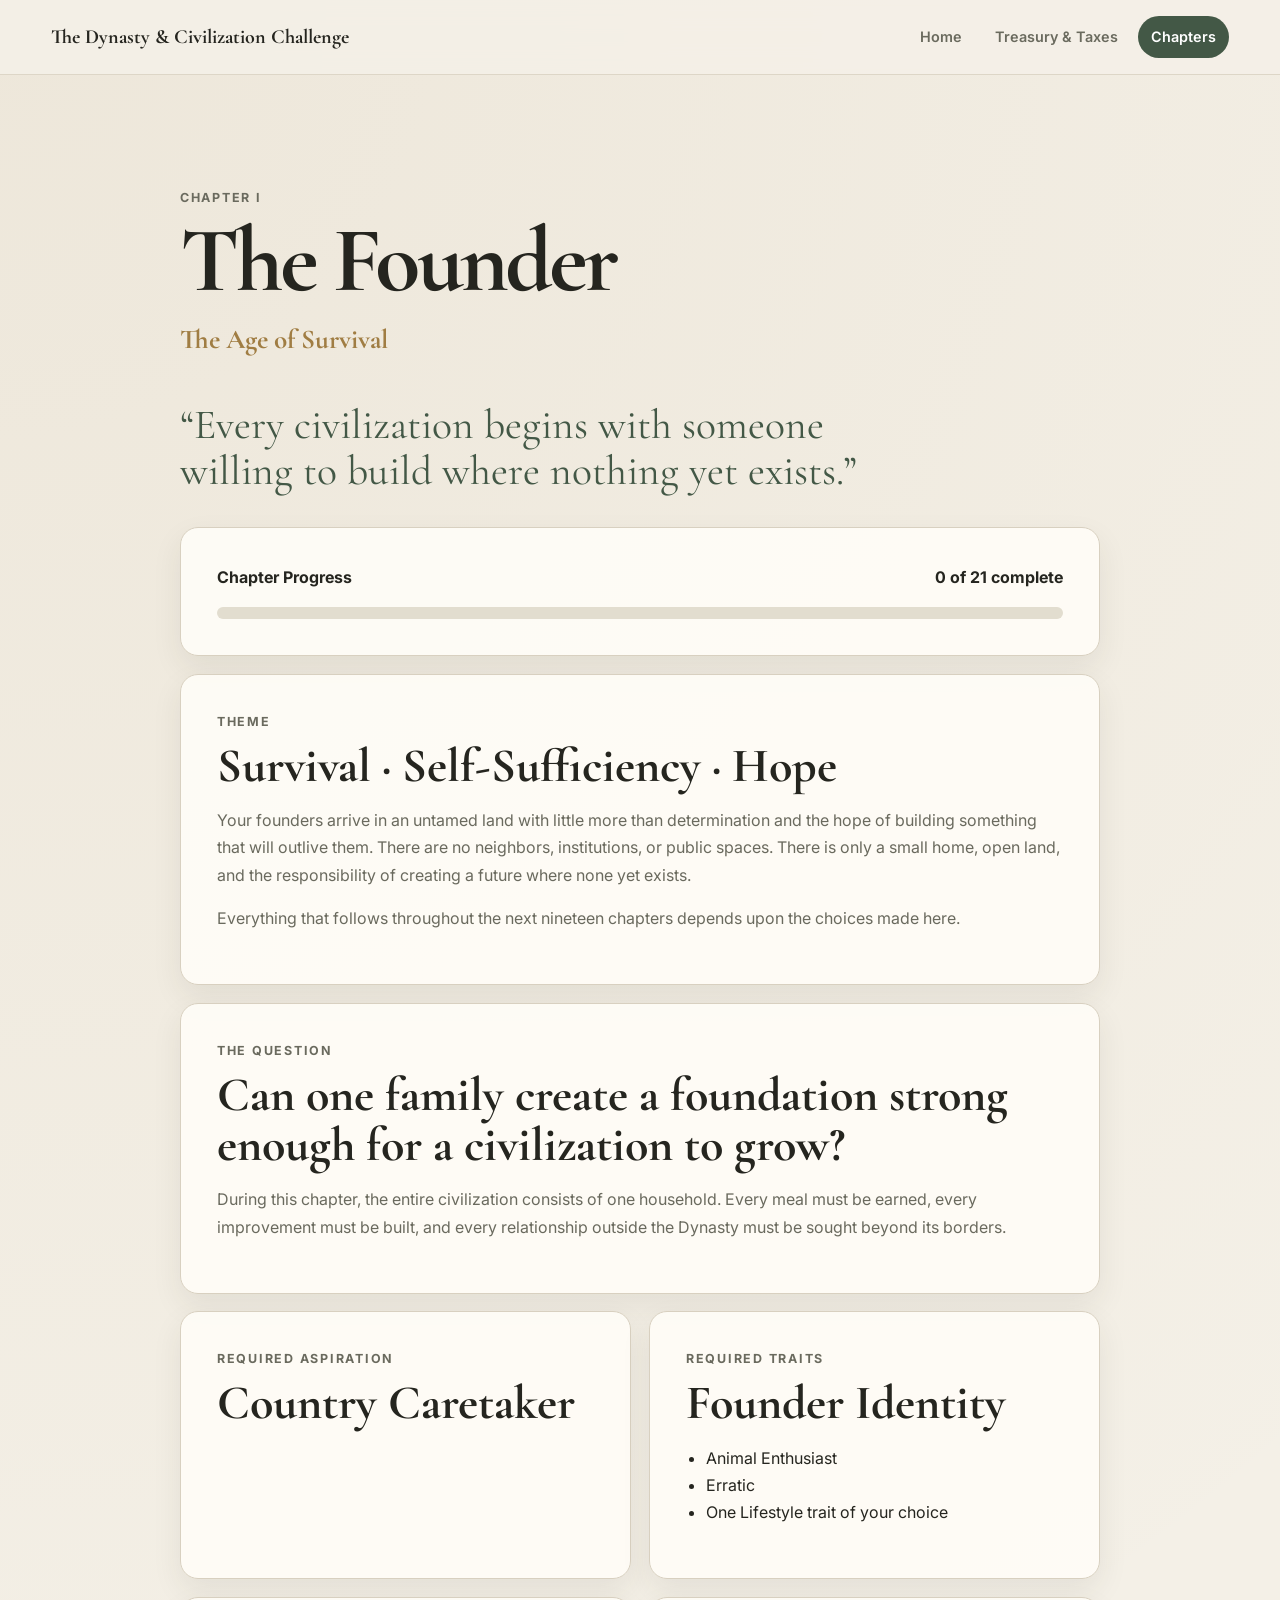
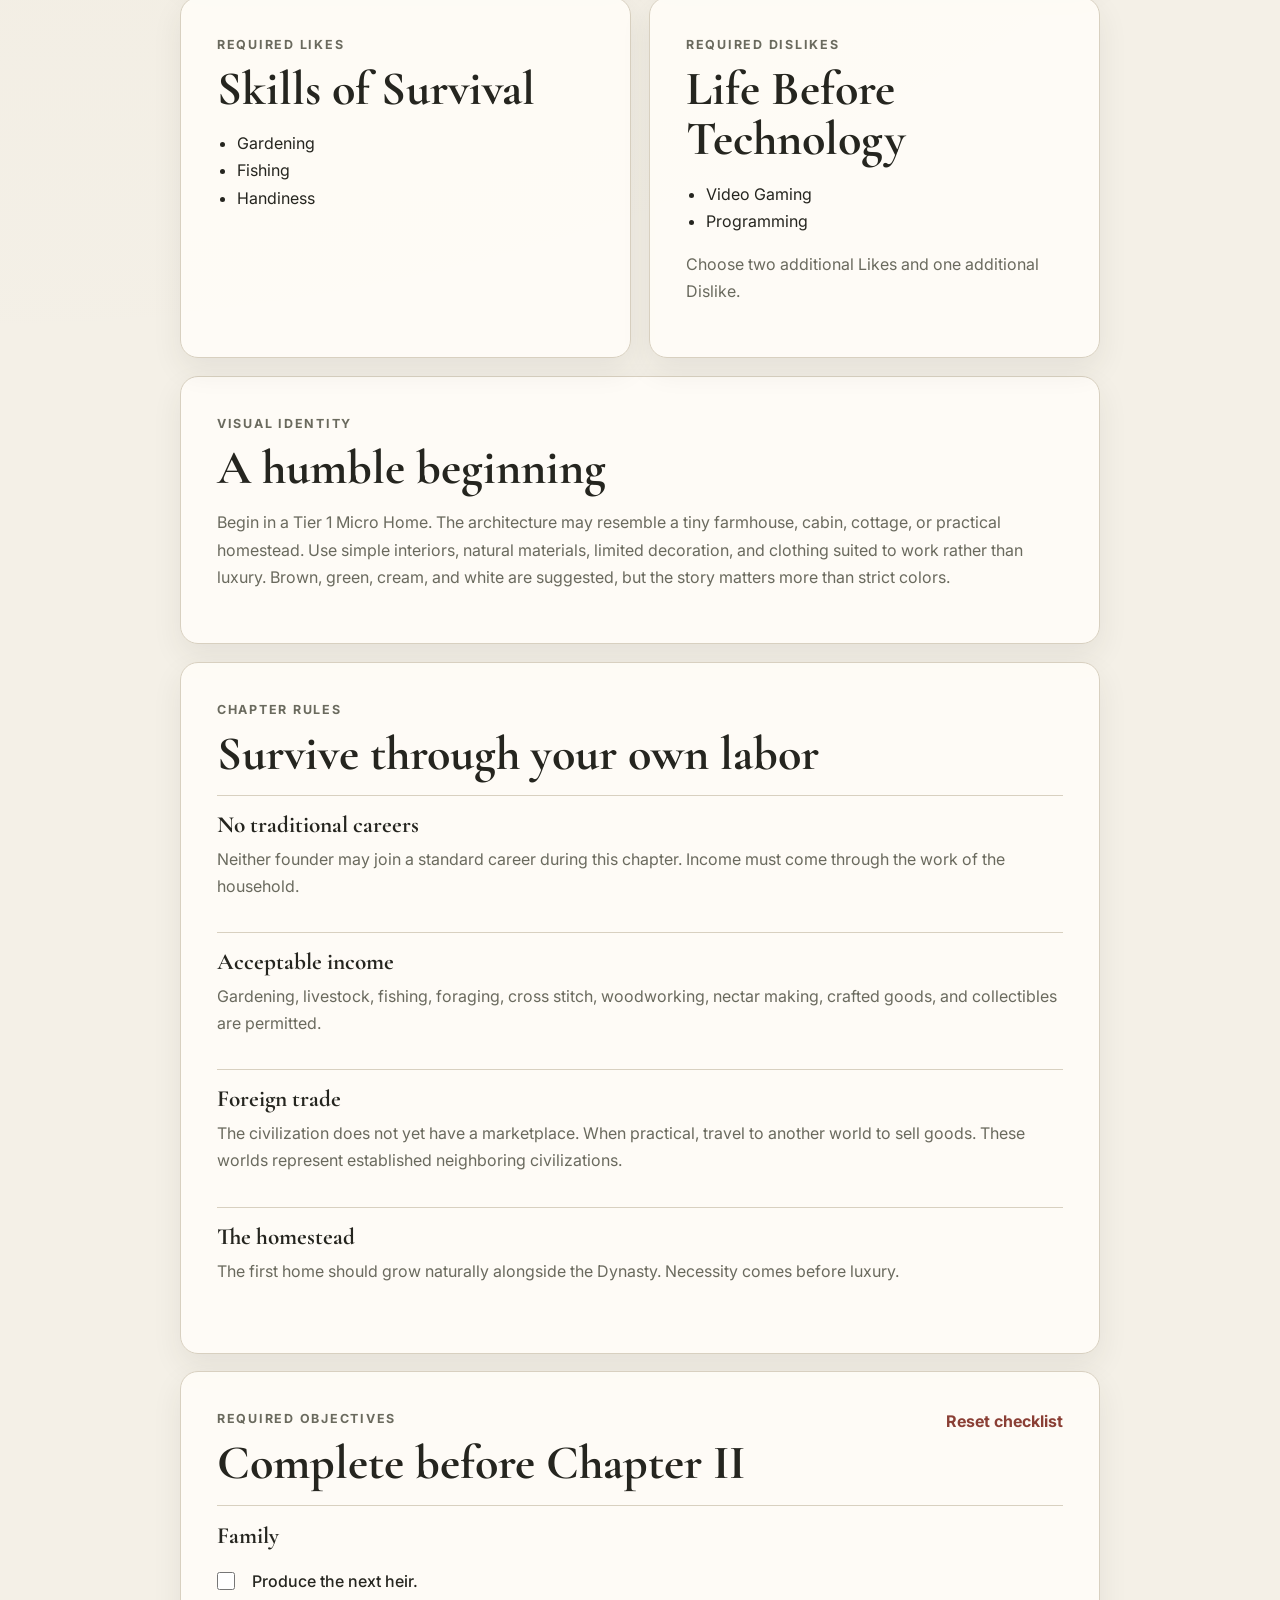
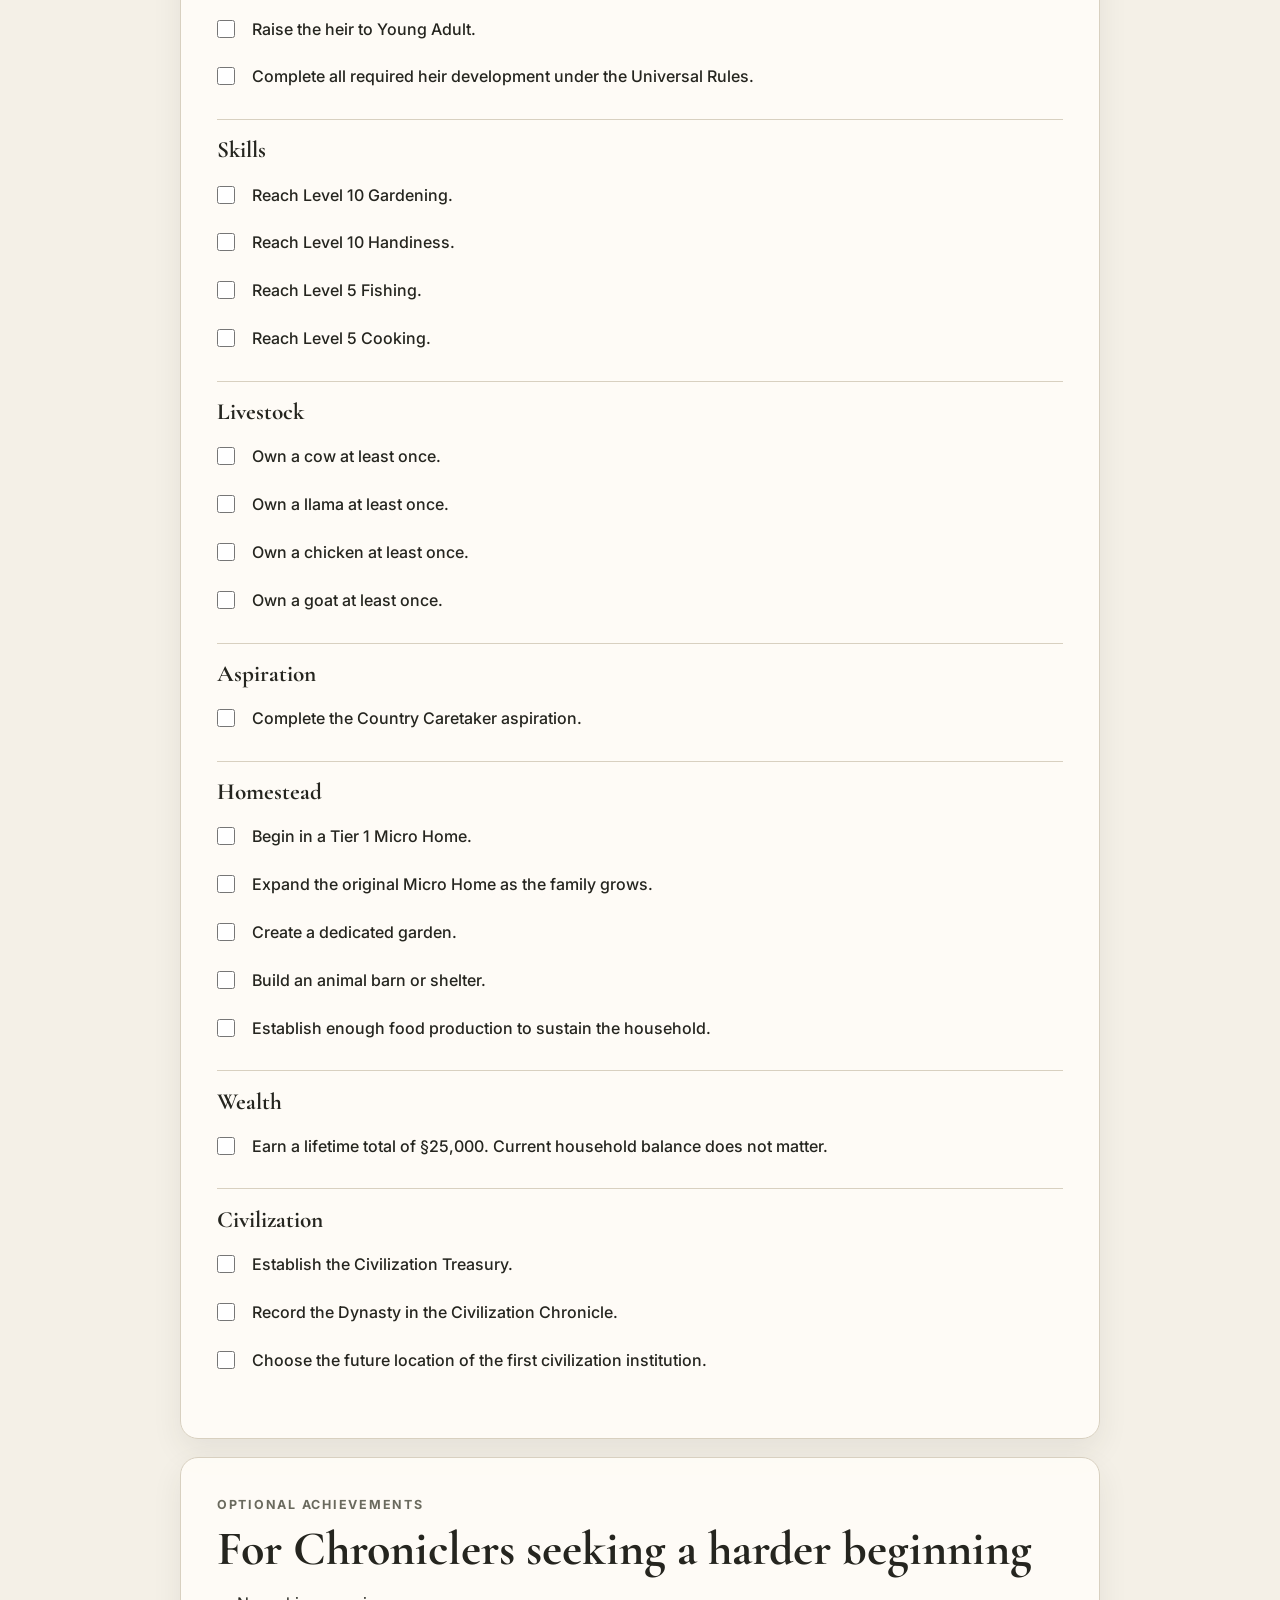
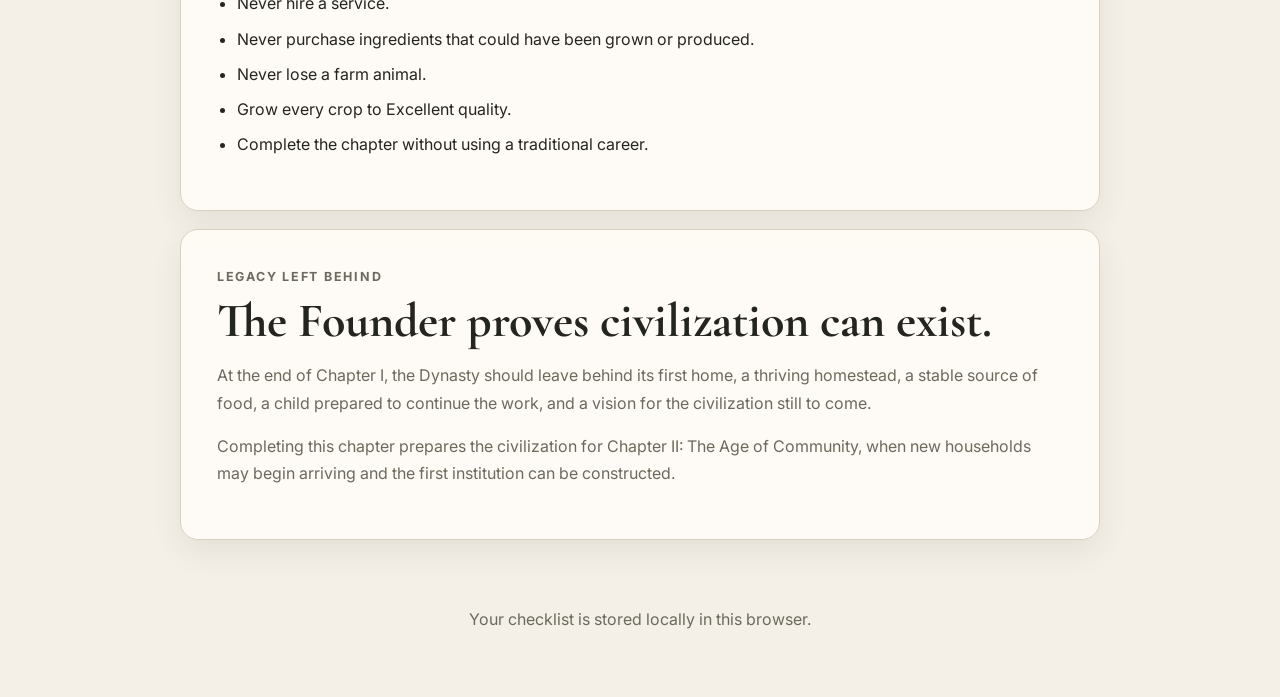
==== chapters.html @ 6c1a25fb "Add files via upload" ====
<!DOCTYPE html>
<html lang="en">
<head>
  <meta charset="UTF-8" />
  <meta name="viewport" content="width=device-width, initial-scale=1.0" />
  <meta name="description" content="Read Chapter I and track every objective in the Dynasty & Civilization Challenge." />
  <title>Chapters | The Dynasty & Civilization Challenge</title>
  <link rel="stylesheet" href="styles.css" />
</head>
<body>
  <header class="site-header">
    <a class="brand" href="index.html">The Dynasty & Civilization Challenge</a>
    <nav aria-label="Main navigation">
      <a href="index.html">Home</a>
      <a href="taxes.html">Treasury & Taxes</a>
      <a class="active" href="chapters.html">Chapters</a>
    </nav>
  </header>

  <main class="narrow-main">
    <section class="page-heading chapter-heading">
      <p class="eyebrow">Chapter I</p>
      <h1>The Founder</h1>
      <p class="subtitle">The Age of Survival</p>
      <blockquote>
        “Every civilization begins with someone willing to build where nothing yet exists.”
      </blockquote>
    </section>

    <section class="chapter-progress-panel">
      <div>
        <span>Chapter Progress</span>
        <strong id="progressText">0 of 0 complete</strong>
      </div>
      <div class="progress-track" aria-hidden="true">
        <div id="progressBar" class="progress-fill"></div>
      </div>
    </section>

    <section class="wide-panel">
      <p class="eyebrow">Theme</p>
      <h2>Survival · Self-Sufficiency · Hope</h2>
      <p>
        Your founders arrive in an untamed land with little more than determination
        and the hope of building something that will outlive them. There are no
        neighbors, institutions, or public spaces. There is only a small home, open
        land, and the responsibility of creating a future where none yet exists.
      </p>
      <p>
        Everything that follows throughout the next nineteen chapters depends upon
        the choices made here.
      </p>
    </section>

    <section class="wide-panel">
      <p class="eyebrow">The Question</p>
      <h2>Can one family create a foundation strong enough for a civilization to grow?</h2>
      <p>
        During this chapter, the entire civilization consists of one household.
        Every meal must be earned, every improvement must be built, and every
        relationship outside the Dynasty must be sought beyond its borders.
      </p>
    </section>

    <section class="content-grid two-column">
      <article class="panel">
        <p class="eyebrow">Required Aspiration</p>
        <h2>Country Caretaker</h2>
      </article>

      <article class="panel">
        <p class="eyebrow">Required Traits</p>
        <h2>Founder Identity</h2>
        <ul>
          <li>Animal Enthusiast</li>
          <li>Erratic</li>
          <li>One Lifestyle trait of your choice</li>
        </ul>
      </article>

      <article class="panel">
        <p class="eyebrow">Required Likes</p>
        <h2>Skills of Survival</h2>
        <ul>
          <li>Gardening</li>
          <li>Fishing</li>
          <li>Handiness</li>
        </ul>
      </article>

      <article class="panel">
        <p class="eyebrow">Required Dislikes</p>
        <h2>Life Before Technology</h2>
        <ul>
          <li>Video Gaming</li>
          <li>Programming</li>
        </ul>
        <p>Choose two additional Likes and one additional Dislike.</p>
      </article>
    </section>

    <section class="wide-panel">
      <p class="eyebrow">Visual Identity</p>
      <h2>A humble beginning</h2>
      <p>
        Begin in a Tier 1 Micro Home. The architecture may resemble a tiny farmhouse,
        cabin, cottage, or practical homestead. Use simple interiors, natural
        materials, limited decoration, and clothing suited to work rather than luxury.
        Brown, green, cream, and white are suggested, but the story matters more than
        strict colors.
      </p>
    </section>

    <section class="wide-panel">
      <p class="eyebrow">Chapter Rules</p>
      <h2>Survive through your own labor</h2>

      <div class="rule-block">
        <h3>No traditional careers</h3>
        <p>
          Neither founder may join a standard career during this chapter. Income must
          come through the work of the household.
        </p>
      </div>

      <div class="rule-block">
        <h3>Acceptable income</h3>
        <p>
          Gardening, livestock, fishing, foraging, cross stitch, woodworking, nectar
          making, crafted goods, and collectibles are permitted.
        </p>
      </div>

      <div class="rule-block">
        <h3>Foreign trade</h3>
        <p>
          The civilization does not yet have a marketplace. When practical, travel to
          another world to sell goods. These worlds represent established neighboring
          civilizations.
        </p>
      </div>

      <div class="rule-block">
        <h3>The homestead</h3>
        <p>
          The first home should grow naturally alongside the Dynasty. Necessity comes
          before luxury.
        </p>
      </div>
    </section>

    <section class="wide-panel checklist-panel">
      <div class="section-heading-row">
        <div>
          <p class="eyebrow">Required Objectives</p>
          <h2>Complete before Chapter II</h2>
        </div>
        <button class="text-button danger" id="resetChecklistButton" type="button">Reset checklist</button>
      </div>

      <div class="checklist-group">
        <h3>Family</h3>
        <label class="check-item"><input type="checkbox" data-check-id="family-heir" /><span>Produce the next heir.</span></label>
        <label class="check-item"><input type="checkbox" data-check-id="family-young-adult" /><span>Raise the heir to Young Adult.</span></label>
        <label class="check-item"><input type="checkbox" data-check-id="family-development" /><span>Complete all required heir development under the Universal Rules.</span></label>
      </div>

      <div class="checklist-group">
        <h3>Skills</h3>
        <label class="check-item"><input type="checkbox" data-check-id="skill-gardening" /><span>Reach Level 10 Gardening.</span></label>
        <label class="check-item"><input type="checkbox" data-check-id="skill-handiness" /><span>Reach Level 10 Handiness.</span></label>
        <label class="check-item"><input type="checkbox" data-check-id="skill-fishing" /><span>Reach Level 5 Fishing.</span></label>
        <label class="check-item"><input type="checkbox" data-check-id="skill-cooking" /><span>Reach Level 5 Cooking.</span></label>
      </div>

      <div class="checklist-group">
        <h3>Livestock</h3>
        <label class="check-item"><input type="checkbox" data-check-id="animal-cow" /><span>Own a cow at least once.</span></label>
        <label class="check-item"><input type="checkbox" data-check-id="animal-llama" /><span>Own a llama at least once.</span></label>
        <label class="check-item"><input type="checkbox" data-check-id="animal-chicken" /><span>Own a chicken at least once.</span></label>
        <label class="check-item"><input type="checkbox" data-check-id="animal-goat" /><span>Own a goat at least once.</span></label>
      </div>

      <div class="checklist-group">
        <h3>Aspiration</h3>
        <label class="check-item"><input type="checkbox" data-check-id="aspiration-country-caretaker" /><span>Complete the Country Caretaker aspiration.</span></label>
      </div>

      <div class="checklist-group">
        <h3>Homestead</h3>
        <label class="check-item"><input type="checkbox" data-check-id="home-micro" /><span>Begin in a Tier 1 Micro Home.</span></label>
        <label class="check-item"><input type="checkbox" data-check-id="home-expand" /><span>Expand the original Micro Home as the family grows.</span></label>
        <label class="check-item"><input type="checkbox" data-check-id="home-garden" /><span>Create a dedicated garden.</span></label>
        <label class="check-item"><input type="checkbox" data-check-id="home-shelter" /><span>Build an animal barn or shelter.</span></label>
        <label class="check-item"><input type="checkbox" data-check-id="home-sustainable" /><span>Establish enough food production to sustain the household.</span></label>
      </div>

      <div class="checklist-group">
        <h3>Wealth</h3>
        <label class="check-item"><input type="checkbox" data-check-id="wealth-25000" /><span>Earn a lifetime total of §25,000. Current household balance does not matter.</span></label>
      </div>

      <div class="checklist-group">
        <h3>Civilization</h3>
        <label class="check-item"><input type="checkbox" data-check-id="civilization-treasury" /><span>Establish the Civilization Treasury.</span></label>
        <label class="check-item"><input type="checkbox" data-check-id="civilization-chronicle" /><span>Record the Dynasty in the Civilization Chronicle.</span></label>
        <label class="check-item"><input type="checkbox" data-check-id="civilization-site" /><span>Choose the future location of the first civilization institution.</span></label>
      </div>
    </section>

    <section class="wide-panel">
      <p class="eyebrow">Optional Achievements</p>
      <h2>For Chroniclers seeking a harder beginning</h2>
      <ul class="achievement-list">
        <li>Never hire a service.</li>
        <li>Never purchase ingredients that could have been grown or produced.</li>
        <li>Never lose a farm animal.</li>
        <li>Grow every crop to Excellent quality.</li>
        <li>Complete the chapter without using a traditional career.</li>
      </ul>
    </section>

    <section class="wide-panel">
      <p class="eyebrow">Legacy Left Behind</p>
      <h2>The Founder proves civilization can exist.</h2>
      <p>
        At the end of Chapter I, the Dynasty should leave behind its first home, a
        thriving homestead, a stable source of food, a child prepared to continue the
        work, and a vision for the civilization still to come.
      </p>
      <p>
        Completing this chapter prepares the civilization for Chapter II: The Age of
        Community, when new households may begin arriving and the first institution
        can be constructed.
      </p>
    </section>
  </main>

  <footer>
    <p>Your checklist is stored locally in this browser.</p>
  </footer>

  <script src="chapters.js"></script>
</body>
</html>
---- styles.css ----
@import url('https://fonts.googleapis.com/css2?family=Cormorant+Garamond:wght@500;600;700&family=Inter:wght@400;500;600&display=swap');

:root {
  --ink: #25251f;
  --muted: #6a6a5e;
  --paper: #f4f0e7;
  --panel: #fffdf8;
  --border: #d8d0c0;
  --forest: #435846;
  --forest-dark: #314136;
  --gold: #a07d43;
  --danger: #8a3f35;
  --shadow: 0 12px 30px rgba(54, 48, 36, 0.08);
}

* {
  box-sizing: border-box;
}

html {
  scroll-behavior: smooth;
}

body {
  margin: 0;
  color: var(--ink);
  background:
    radial-gradient(circle at top left, rgba(160, 125, 67, 0.08), transparent 35%),
    var(--paper);
  font-family: "Inter", sans-serif;
  line-height: 1.7;
}

a {
  color: inherit;
}

h1, h2, h3, blockquote, .brand {
  font-family: "Cormorant Garamond", serif;
}

h1, h2, h3, p {
  margin-top: 0;
}

h1 {
  font-size: clamp(3rem, 8vw, 6.6rem);
  line-height: 0.95;
  letter-spacing: -0.04em;
  margin-bottom: 1.5rem;
}

h2 {
  font-size: clamp(1.9rem, 4vw, 3rem);
  line-height: 1.05;
  margin-bottom: 1rem;
}

h3 {
  font-size: 1.45rem;
  line-height: 1.15;
  margin-bottom: 0.45rem;
}

ul {
  padding-left: 1.25rem;
}

.site-header {
  position: sticky;
  top: 0;
  z-index: 20;
  display: flex;
  justify-content: space-between;
  align-items: center;
  gap: 2rem;
  padding: 1rem clamp(1rem, 4vw, 4rem);
  background: rgba(244, 240, 231, 0.94);
  border-bottom: 1px solid rgba(216, 208, 192, 0.8);
  backdrop-filter: blur(14px);
}

.brand {
  font-size: 1.25rem;
  font-weight: 700;
  text-decoration: none;
}

nav {
  display: flex;
  flex-wrap: wrap;
  gap: 0.45rem;
}

nav a {
  padding: 0.55rem 0.8rem;
  border-radius: 999px;
  color: var(--muted);
  font-size: 0.9rem;
  font-weight: 600;
  text-decoration: none;
}

nav a:hover,
nav a.active {
  color: white;
  background: var(--forest);
}

main {
  width: min(1180px, calc(100% - 2rem));
  margin: 0 auto;
}

.narrow-main {
  width: min(920px, calc(100% - 2rem));
}

.hero {
  padding: clamp(5rem, 12vw, 10rem) 0 5rem;
  max-width: 980px;
}

.hero-copy {
  max-width: 730px;
  color: var(--muted);
  font-size: 1.15rem;
}

.eyebrow {
  margin-bottom: 0.55rem;
  color: var(--gold);
  font-size: 0.78rem;
  font-weight: 700;
  letter-spacing: 0.14em;
  text-transform: uppercase;
}

.button-row {
  display: flex;
  flex-wrap: wrap;
  gap: 0.85rem;
  margin-top: 2rem;
}

.button {
  display: inline-flex;
  align-items: center;
  justify-content: center;
  min-height: 46px;
  padding: 0.78rem 1.1rem;
  border: 1px solid transparent;
  border-radius: 10px;
  font: inherit;
  font-weight: 700;
  text-decoration: none;
  cursor: pointer;
}

.button.primary {
  color: white;
  background: var(--forest);
}

.button.primary:hover {
  background: var(--forest-dark);
}

.button.secondary {
  color: var(--forest);
  background: transparent;
  border-color: var(--forest);
}

.button.secondary:hover {
  background: rgba(67, 88, 70, 0.08);
}

.content-grid {
  display: grid;
  grid-template-columns: repeat(2, minmax(0, 1fr));
  gap: 1.1rem;
  margin-bottom: 1.1rem;
}

.content-grid.two-column {
  margin-top: 1.1rem;
}

.panel,
.wide-panel,
.form-panel,
.chapter-progress-panel {
  padding: clamp(1.4rem, 4vw, 2.25rem);
  background: rgba(255, 253, 248, 0.9);
  border: 1px solid var(--border);
  border-radius: 18px;
  box-shadow: var(--shadow);
}

.wide-panel,
.form-panel,
.chapter-progress-panel {
  margin-bottom: 1.1rem;
}

.quote-panel {
  padding: 5rem 1rem;
  text-align: center;
}

.quote-panel blockquote,
.chapter-heading blockquote {
  margin: 0;
  color: var(--forest);
  font-size: clamp(2rem, 5vw, 4rem);
  line-height: 1.1;
}

.rule-list {
  display: grid;
  grid-template-columns: repeat(2, minmax(0, 1fr));
  gap: 1.4rem 2rem;
  margin-top: 2rem;
}

.rule-list p,
.panel p,
.wide-panel p,
.page-heading p {
  color: var(--muted);
}

.page-heading {
  padding: clamp(4rem, 10vw, 7rem) 0 2rem;
}

.page-heading h1 {
  font-size: clamp(3.3rem, 8vw, 5.8rem);
}

.subtitle {
  margin-top: -0.75rem;
  color: var(--gold) !important;
  font-family: "Cormorant Garamond", serif;
  font-size: 1.7rem;
  font-weight: 700;
}

.chapter-heading blockquote {
  max-width: 760px;
  margin-top: 2.5rem;
  font-size: clamp(1.7rem, 4vw, 2.6rem);
}

.treasury-total {
  display: flex;
  justify-content: space-between;
  align-items: baseline;
  gap: 1rem;
  margin-bottom: 1.1rem;
  padding: clamp(1.4rem, 4vw, 2.2rem);
  color: white;
  background: var(--forest);
  border-radius: 18px;
}

.treasury-total span {
  font-weight: 700;
}

.treasury-total strong {
  font-family: "Cormorant Garamond", serif;
  font-size: clamp(2.8rem, 8vw, 5rem);
  line-height: 1;
}

.form-grid {
  display: grid;
  grid-template-columns: repeat(2, minmax(0, 1fr));
  gap: 1rem;
  margin-bottom: 1rem;
}

label {
  display: block;
  font-weight: 700;
}

input {
  width: 100%;
  margin-top: 0.4rem;
  padding: 0.8rem 0.9rem;
  border: 1px solid var(--border);
  border-radius: 10px;
  color: var(--ink);
  background: white;
  font: inherit;
}

input:focus {
  outline: 3px solid rgba(67, 88, 70, 0.18);
  border-color: var(--forest);
}

.calculation {
  color: var(--muted);
  font-weight: 700;
}

.status-message {
  min-height: 1.5rem;
  margin: 1rem 0 0;
  color: var(--forest);
  font-weight: 700;
}

.section-heading-row {
  display: flex;
  justify-content: space-between;
  align-items: flex-start;
  gap: 1rem;
}

.text-button {
  padding: 0;
  border: 0;
  background: transparent;
  font: inherit;
  font-weight: 700;
  cursor: pointer;
}

.text-button.danger {
  color: var(--danger);
}

.transaction-list {
  display: grid;
  gap: 0.7rem;
}

.transaction {
  display: grid;
  grid-template-columns: 1fr auto;
  gap: 0.75rem;
  padding: 1rem 0;
  border-bottom: 1px solid var(--border);
}

.transaction:last-child {
  border-bottom: 0;
}

.transaction strong {
  font-size: 1.05rem;
}

.transaction small {
  display: block;
  color: var(--muted);
}

.transaction .positive {
  color: var(--forest);
}

.transaction .negative {
  color: var(--danger);
}

.empty-state {
  color: var(--muted);
  font-style: italic;
}

.chapter-progress-panel {
  display: grid;
  gap: 1rem;
}

.chapter-progress-panel > div:first-child {
  display: flex;
  justify-content: space-between;
  gap: 1rem;
  font-weight: 700;
}

.progress-track {
  height: 12px;
  overflow: hidden;
  background: #e2ddcf;
  border-radius: 999px;
}

.progress-fill {
  width: 0%;
  height: 100%;
  background: var(--forest);
  transition: width 180ms ease;
}

.rule-block {
  padding: 1rem 0;
  border-top: 1px solid var(--border);
}

.checklist-group {
  padding: 1.1rem 0;
  border-top: 1px solid var(--border);
}

.checklist-group:first-of-type {
  margin-top: 1rem;
}

.check-item {
  display: grid;
  grid-template-columns: 22px 1fr;
  align-items: start;
  gap: 0.8rem;
  padding: 0.65rem 0;
  font-weight: 500;
  cursor: pointer;
}

.check-item input {
  width: 18px;
  height: 18px;
  margin: 0.25rem 0 0;
  accent-color: var(--forest);
}

.check-item input:checked + span {
  color: var(--muted);
  text-decoration: line-through;
  text-decoration-thickness: 2px;
}

.achievement-list {
  display: grid;
  gap: 0.5rem;
}

footer {
  padding: 3rem 1rem;
  color: var(--muted);
  text-align: center;
}

@media (max-width: 760px) {
  .site-header {
    position: static;
    display: block;
  }

  .brand {
    display: block;
    margin-bottom: 0.75rem;
  }

  nav {
    gap: 0.25rem;
  }

  nav a {
    padding-inline: 0.65rem;
  }

  .content-grid,
  .rule-list,
  .form-grid {
    grid-template-columns: 1fr;
  }

  .section-heading-row,
  .treasury-total,
  .chapter-progress-panel > div:first-child {
    align-items: flex-start;
    flex-direction: column;
  }
}
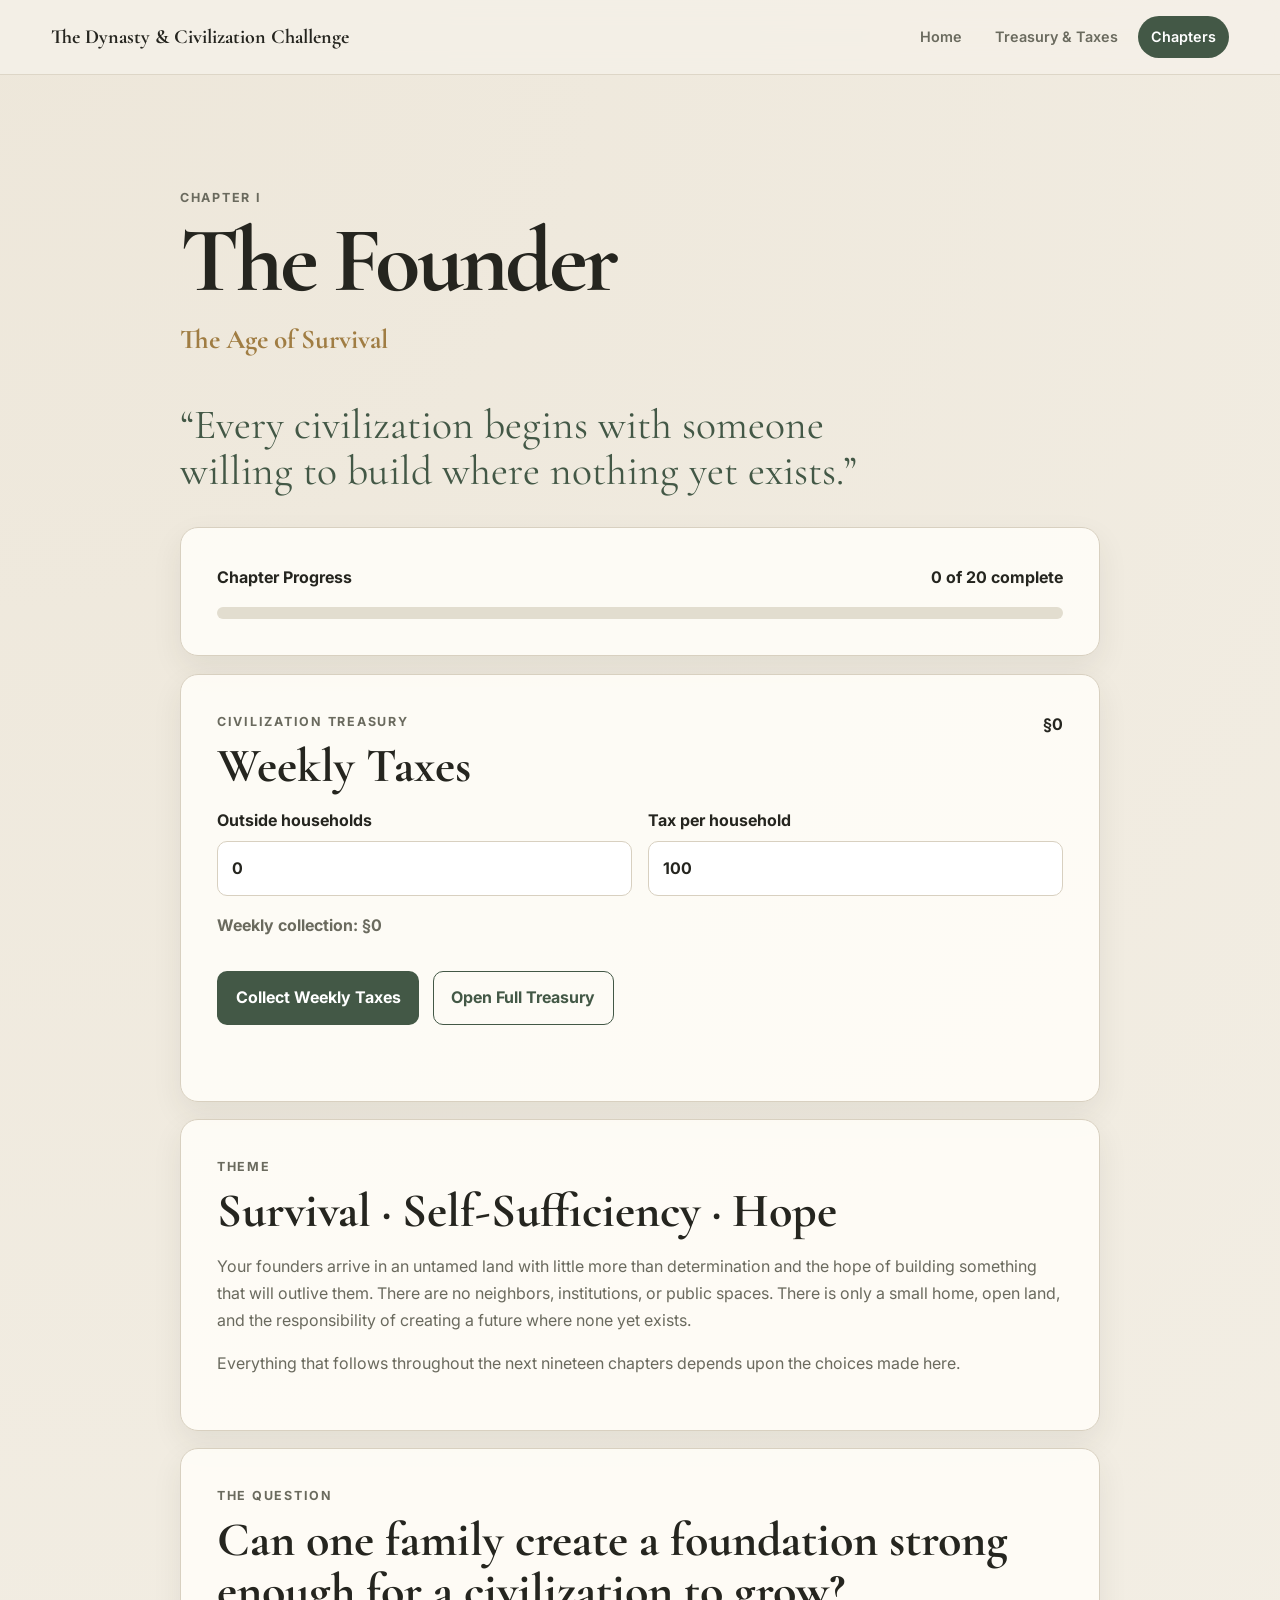
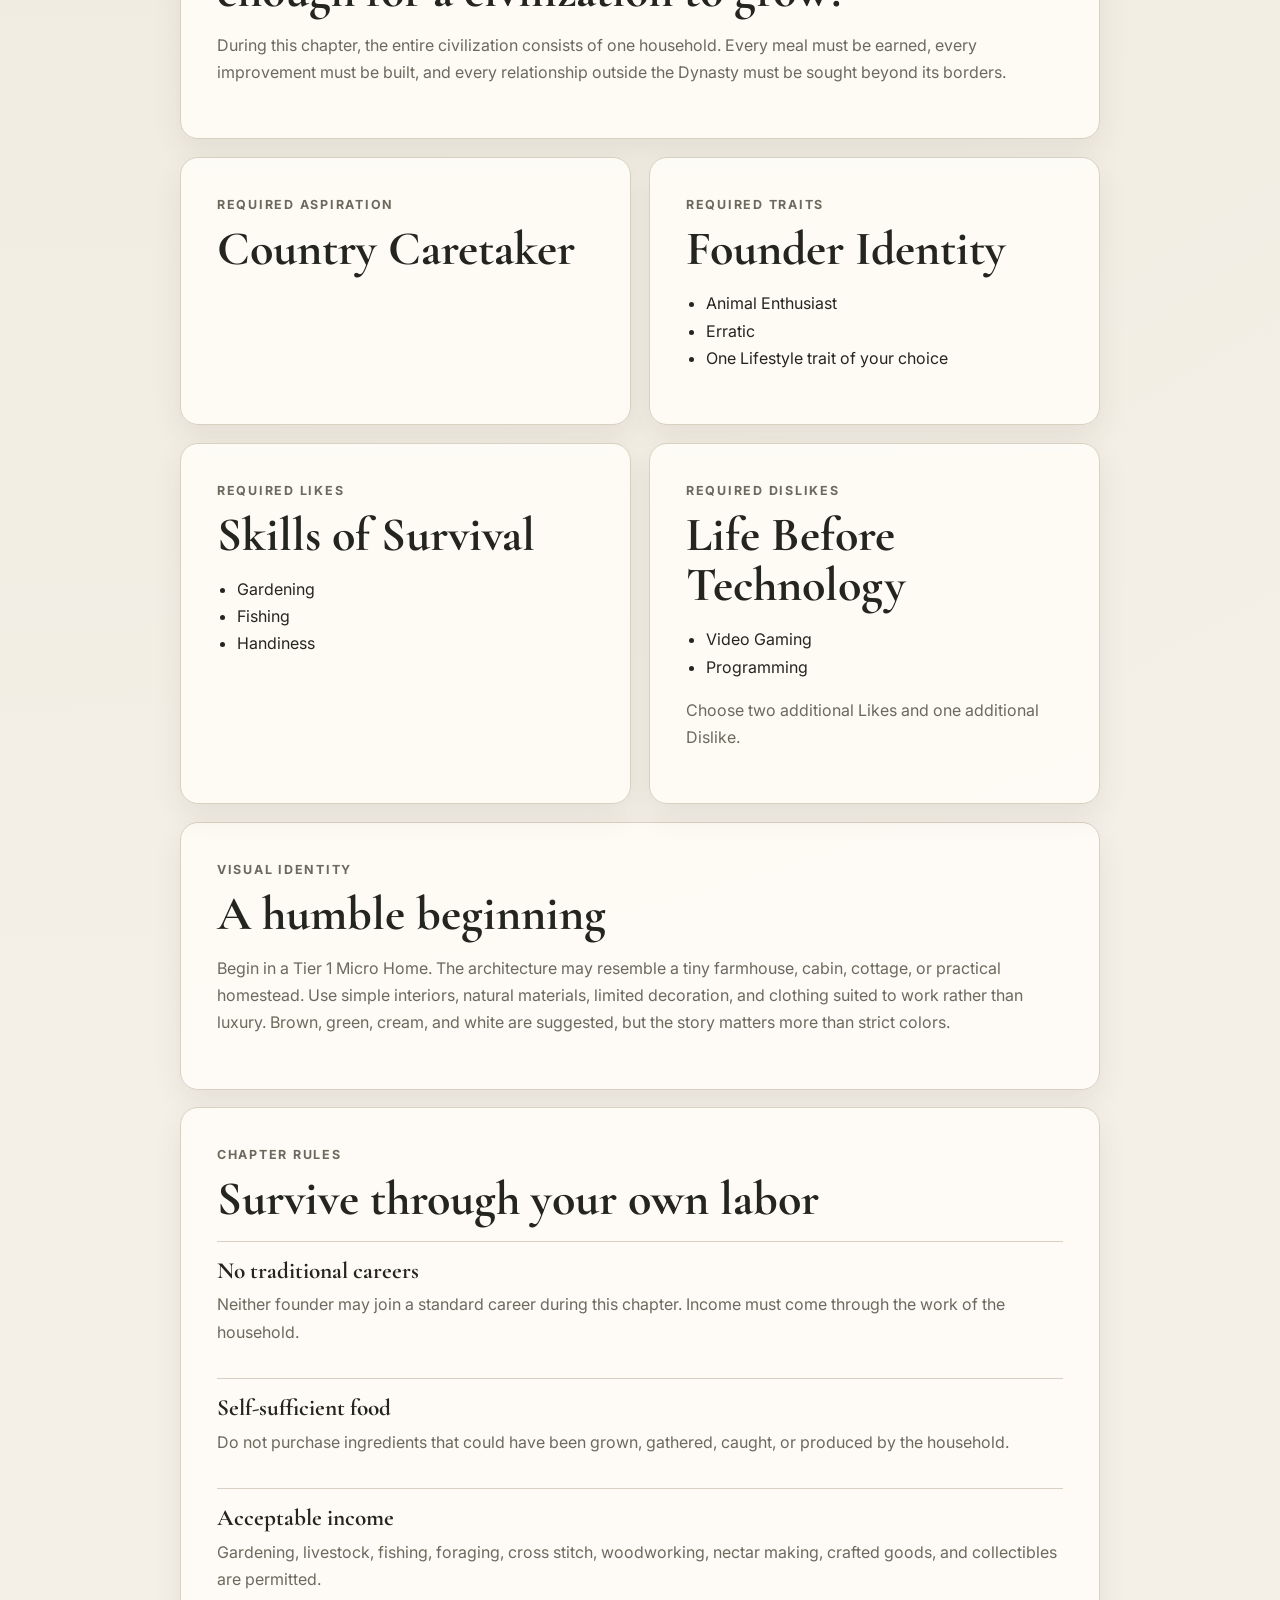
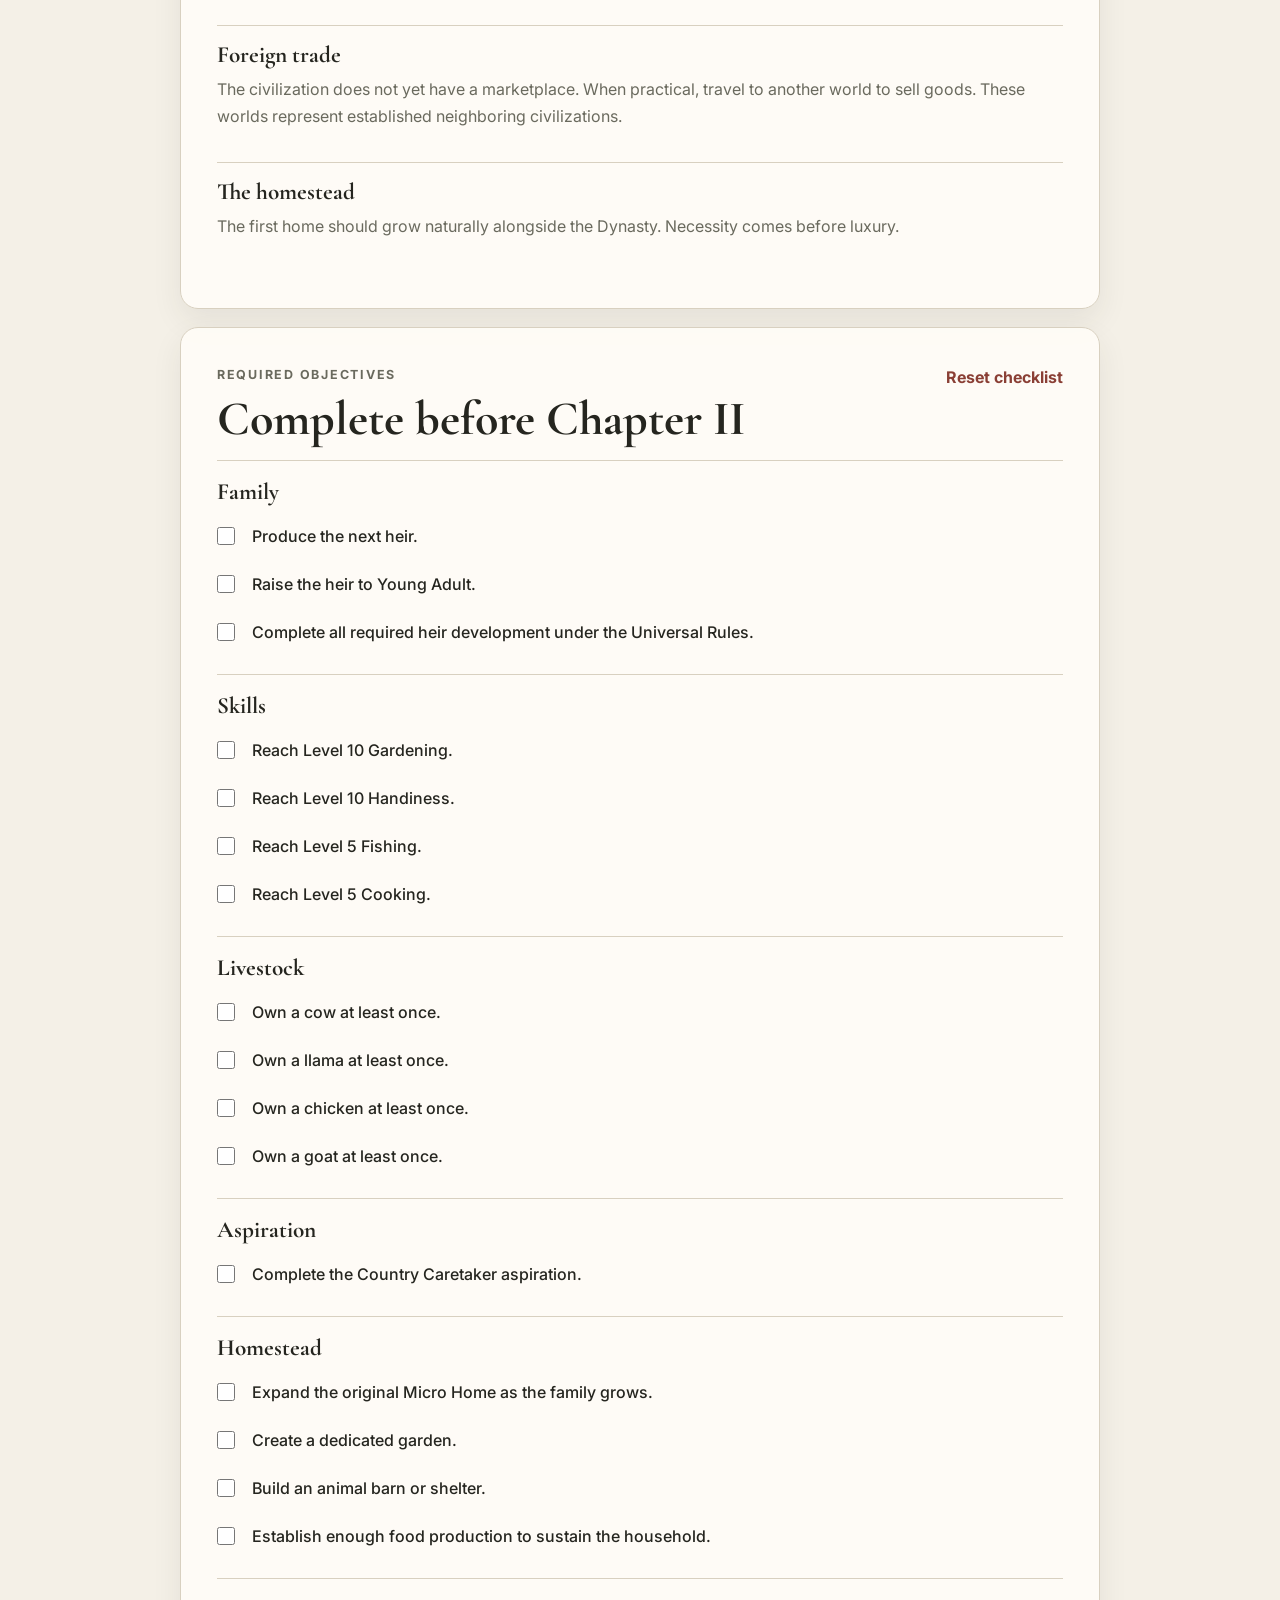
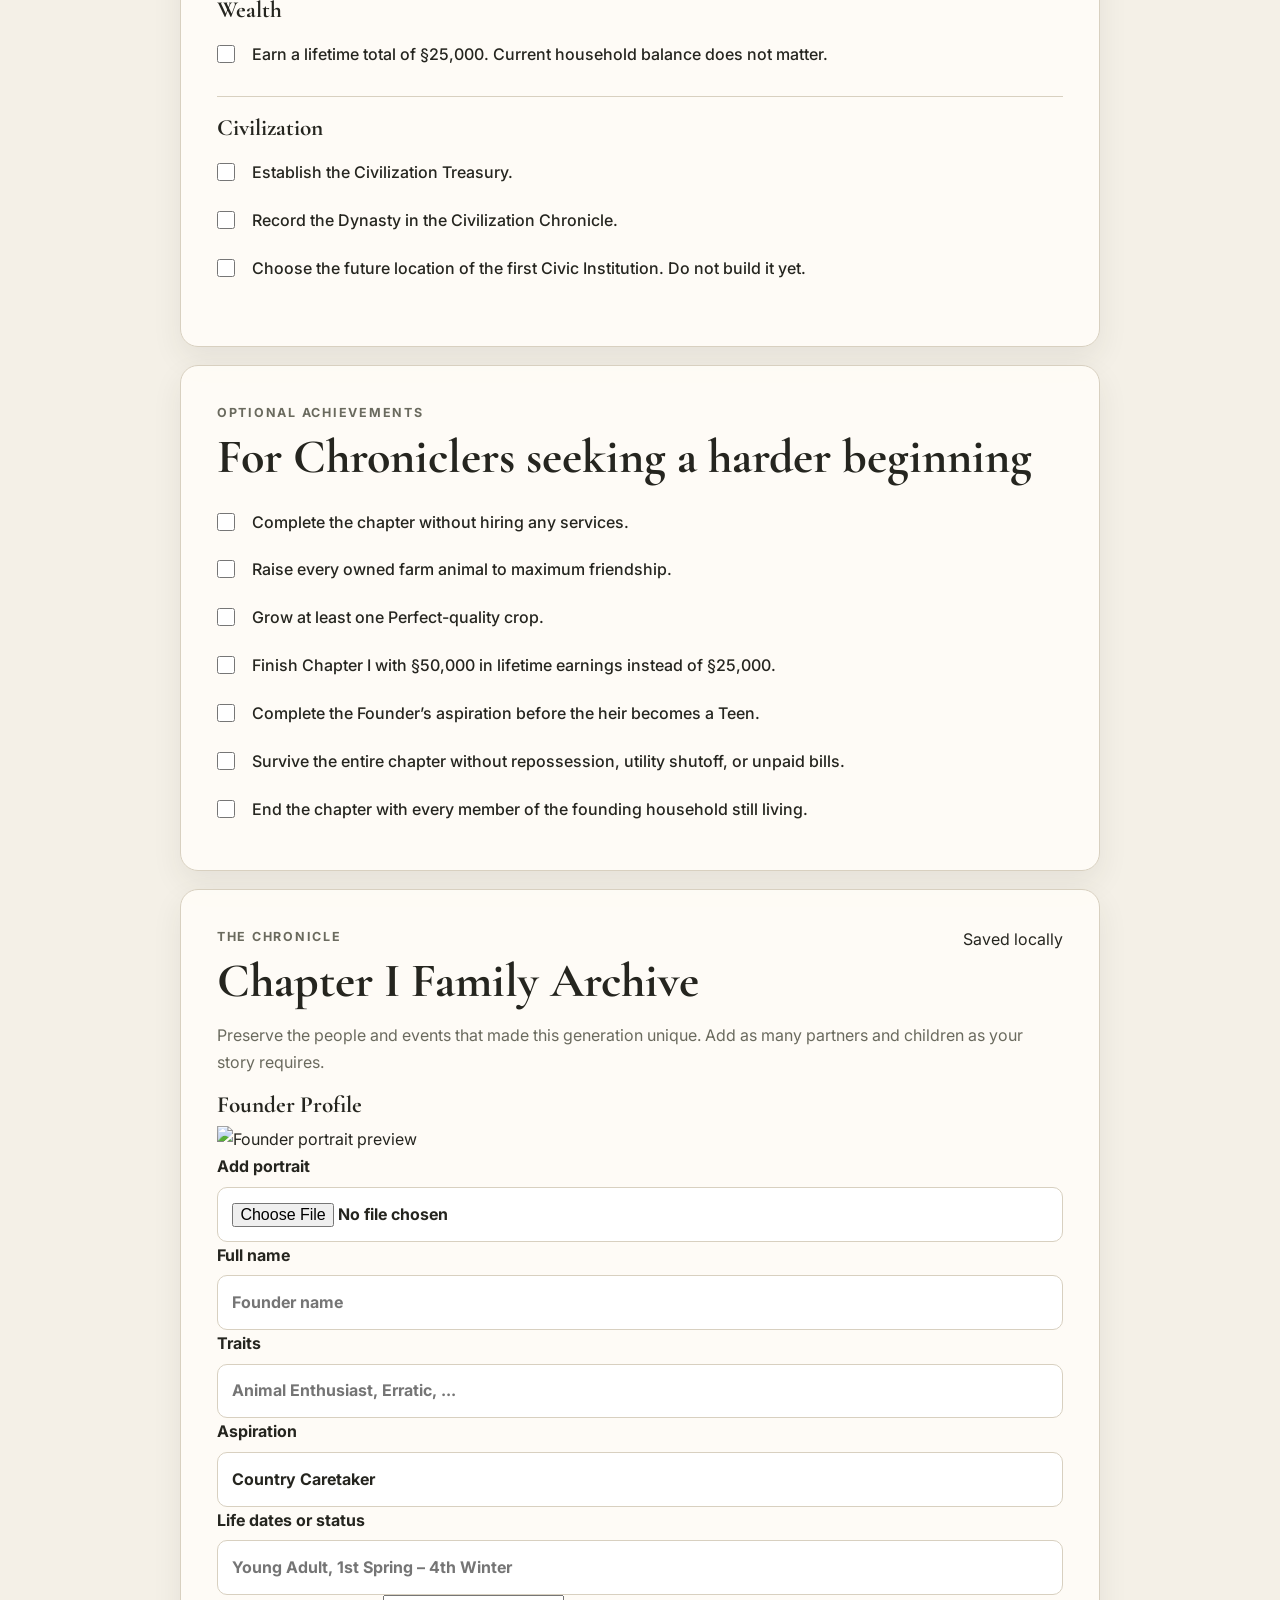
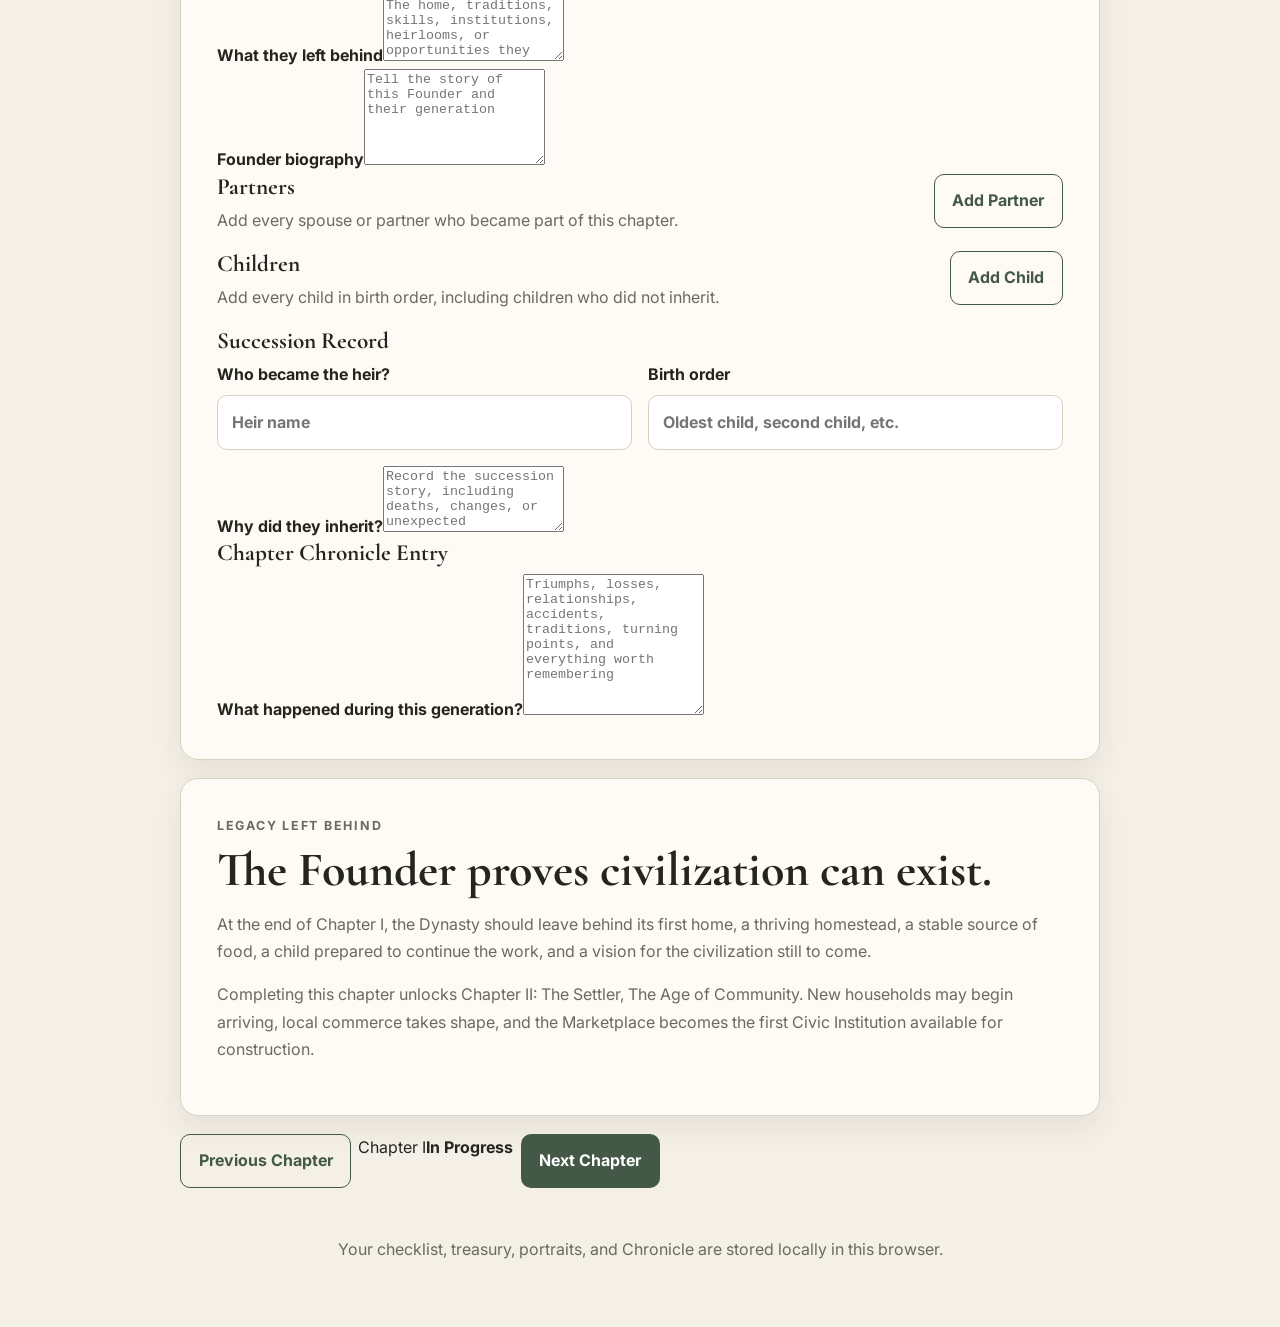
==== commit 717575c1: "Build Chapter I companion and Chronicle" ====
--- a/chapters.html
+++ b/chapters.html
@@ -3,7 +3,7 @@
 <head>
   <meta charset="UTF-8" />
   <meta name="viewport" content="width=device-width, initial-scale=1.0" />
-  <meta name="description" content="Read Chapter I and track every objective in the Dynasty & Civilization Challenge." />
+  <meta name="description" content="Play Chapter I, track objectives, manage the treasury, and preserve your Dynasty Chronicle." />
   <title>Chapters | The Dynasty & Civilization Challenge</title>
   <link rel="stylesheet" href="styles.css" />
 </head>
@@ -22,224 +22,75 @@
       <p class="eyebrow">Chapter I</p>
       <h1>The Founder</h1>
       <p class="subtitle">The Age of Survival</p>
-      <blockquote>
-        “Every civilization begins with someone willing to build where nothing yet exists.”
-      </blockquote>
+      <blockquote>“Every civilization begins with someone willing to build where nothing yet exists.”</blockquote>
     </section>
 
     <section class="chapter-progress-panel">
-      <div>
-        <span>Chapter Progress</span>
-        <strong id="progressText">0 of 0 complete</strong>
-      </div>
-      <div class="progress-track" aria-hidden="true">
-        <div id="progressBar" class="progress-fill"></div>
-      </div>
+      <div><span>Chapter Progress</span><strong id="progressText">0 of 0 complete</strong></div>
+      <div class="progress-track" aria-hidden="true"><div id="progressBar" class="progress-fill"></div></div>
     </section>
 
-    <section class="wide-panel">
-      <p class="eyebrow">Theme</p>
-      <h2>Survival · Self-Sufficiency · Hope</h2>
-      <p>
-        Your founders arrive in an untamed land with little more than determination
-        and the hope of building something that will outlive them. There are no
-        neighbors, institutions, or public spaces. There is only a small home, open
-        land, and the responsibility of creating a future where none yet exists.
-      </p>
-      <p>
-        Everything that follows throughout the next nineteen chapters depends upon
-        the choices made here.
-      </p>
+    <section class="wide-panel treasury-widget">
+      <div class="section-heading-row"><div><p class="eyebrow">Civilization Treasury</p><h2>Weekly Taxes</h2></div><strong class="widget-balance" id="chapterTreasuryBalance">§0</strong></div>
+      <div class="form-grid treasury-widget-grid">
+        <label>Outside households<input id="chapterHouseholdCount" type="number" min="0" step="1" value="0" /></label>
+        <label>Tax per household<input id="chapterTaxRate" type="number" min="0" step="1" value="100" /></label>
+      </div>
+      <p class="calculation" id="chapterTaxPreview">Weekly collection: §0</p>
+      <div class="button-row compact-row"><button class="button primary" id="chapterPayTaxesButton" type="button">Collect Weekly Taxes</button><a class="button secondary" href="taxes.html">Open Full Treasury</a></div>
+      <p class="status-message" id="chapterTaxStatus" aria-live="polite"></p>
     </section>
 
-    <section class="wide-panel">
-      <p class="eyebrow">The Question</p>
-      <h2>Can one family create a foundation strong enough for a civilization to grow?</h2>
-      <p>
-        During this chapter, the entire civilization consists of one household.
-        Every meal must be earned, every improvement must be built, and every
-        relationship outside the Dynasty must be sought beyond its borders.
-      </p>
+    <section class="wide-panel"><p class="eyebrow">Theme</p><h2>Survival · Self-Sufficiency · Hope</h2><p>Your founders arrive in an untamed land with little more than determination and the hope of building something that will outlive them. There are no neighbors, institutions, or public spaces. There is only a small home, open land, and the responsibility of creating a future where none yet exists.</p><p>Everything that follows throughout the next nineteen chapters depends upon the choices made here.</p></section>
+
+    <section class="wide-panel"><p class="eyebrow">The Question</p><h2>Can one family create a foundation strong enough for a civilization to grow?</h2><p>During this chapter, the entire civilization consists of one household. Every meal must be earned, every improvement must be built, and every relationship outside the Dynasty must be sought beyond its borders.</p></section>
+
+    <section class="content-grid two-column">
+      <article class="panel"><p class="eyebrow">Required Aspiration</p><h2>Country Caretaker</h2></article>
+      <article class="panel"><p class="eyebrow">Required Traits</p><h2>Founder Identity</h2><ul><li>Animal Enthusiast</li><li>Erratic</li><li>One Lifestyle trait of your choice</li></ul></article>
+      <article class="panel"><p class="eyebrow">Required Likes</p><h2>Skills of Survival</h2><ul><li>Gardening</li><li>Fishing</li><li>Handiness</li></ul></article>
+      <article class="panel"><p class="eyebrow">Required Dislikes</p><h2>Life Before Technology</h2><ul><li>Video Gaming</li><li>Programming</li></ul><p>Choose two additional Likes and one additional Dislike.</p></article>
     </section>
 
-    <section class="content-grid two-column">
-      <article class="panel">
-        <p class="eyebrow">Required Aspiration</p>
-        <h2>Country Caretaker</h2>
-      </article>
-
-      <article class="panel">
-        <p class="eyebrow">Required Traits</p>
-        <h2>Founder Identity</h2>
-        <ul>
-          <li>Animal Enthusiast</li>
-          <li>Erratic</li>
-          <li>One Lifestyle trait of your choice</li>
-        </ul>
-      </article>
-
-      <article class="panel">
-        <p class="eyebrow">Required Likes</p>
-        <h2>Skills of Survival</h2>
-        <ul>
-          <li>Gardening</li>
-          <li>Fishing</li>
-          <li>Handiness</li>
-        </ul>
-      </article>
-
-      <article class="panel">
-        <p class="eyebrow">Required Dislikes</p>
-        <h2>Life Before Technology</h2>
-        <ul>
-          <li>Video Gaming</li>
-          <li>Programming</li>
-        </ul>
-        <p>Choose two additional Likes and one additional Dislike.</p>
-      </article>
-    </section>
+    <section class="wide-panel"><p class="eyebrow">Visual Identity</p><h2>A humble beginning</h2><p>Begin in a Tier 1 Micro Home. The architecture may resemble a tiny farmhouse, cabin, cottage, or practical homestead. Use simple interiors, natural materials, limited decoration, and clothing suited to work rather than luxury. Brown, green, cream, and white are suggested, but the story matters more than strict colors.</p></section>
 
     <section class="wide-panel">
-      <p class="eyebrow">Visual Identity</p>
-      <h2>A humble beginning</h2>
-      <p>
-        Begin in a Tier 1 Micro Home. The architecture may resemble a tiny farmhouse,
-        cabin, cottage, or practical homestead. Use simple interiors, natural
-        materials, limited decoration, and clothing suited to work rather than luxury.
-        Brown, green, cream, and white are suggested, but the story matters more than
-        strict colors.
-      </p>
-    </section>
-
-    <section class="wide-panel">
-      <p class="eyebrow">Chapter Rules</p>
-      <h2>Survive through your own labor</h2>
-
-      <div class="rule-block">
-        <h3>No traditional careers</h3>
-        <p>
-          Neither founder may join a standard career during this chapter. Income must
-          come through the work of the household.
-        </p>
-      </div>
-
-      <div class="rule-block">
-        <h3>Acceptable income</h3>
-        <p>
-          Gardening, livestock, fishing, foraging, cross stitch, woodworking, nectar
-          making, crafted goods, and collectibles are permitted.
-        </p>
-      </div>
-
-      <div class="rule-block">
-        <h3>Foreign trade</h3>
-        <p>
-          The civilization does not yet have a marketplace. When practical, travel to
-          another world to sell goods. These worlds represent established neighboring
-          civilizations.
-        </p>
-      </div>
-
-      <div class="rule-block">
-        <h3>The homestead</h3>
-        <p>
-          The first home should grow naturally alongside the Dynasty. Necessity comes
-          before luxury.
-        </p>
-      </div>
+      <p class="eyebrow">Chapter Rules</p><h2>Survive through your own labor</h2>
+      <div class="rule-block"><h3>No traditional careers</h3><p>Neither founder may join a standard career during this chapter. Income must come through the work of the household.</p></div>
+      <div class="rule-block"><h3>Self-sufficient food</h3><p>Do not purchase ingredients that could have been grown, gathered, caught, or produced by the household.</p></div>
+      <div class="rule-block"><h3>Acceptable income</h3><p>Gardening, livestock, fishing, foraging, cross stitch, woodworking, nectar making, crafted goods, and collectibles are permitted.</p></div>
+      <div class="rule-block"><h3>Foreign trade</h3><p>The civilization does not yet have a marketplace. When practical, travel to another world to sell goods. These worlds represent established neighboring civilizations.</p></div>
+      <div class="rule-block"><h3>The homestead</h3><p>The first home should grow naturally alongside the Dynasty. Necessity comes before luxury.</p></div>
     </section>
 
     <section class="wide-panel checklist-panel">
-      <div class="section-heading-row">
-        <div>
-          <p class="eyebrow">Required Objectives</p>
-          <h2>Complete before Chapter II</h2>
-        </div>
-        <button class="text-button danger" id="resetChecklistButton" type="button">Reset checklist</button>
-      </div>
-
-      <div class="checklist-group">
-        <h3>Family</h3>
-        <label class="check-item"><input type="checkbox" data-check-id="family-heir" /><span>Produce the next heir.</span></label>
-        <label class="check-item"><input type="checkbox" data-check-id="family-young-adult" /><span>Raise the heir to Young Adult.</span></label>
-        <label class="check-item"><input type="checkbox" data-check-id="family-development" /><span>Complete all required heir development under the Universal Rules.</span></label>
-      </div>
-
-      <div class="checklist-group">
-        <h3>Skills</h3>
-        <label class="check-item"><input type="checkbox" data-check-id="skill-gardening" /><span>Reach Level 10 Gardening.</span></label>
-        <label class="check-item"><input type="checkbox" data-check-id="skill-handiness" /><span>Reach Level 10 Handiness.</span></label>
-        <label class="check-item"><input type="checkbox" data-check-id="skill-fishing" /><span>Reach Level 5 Fishing.</span></label>
-        <label class="check-item"><input type="checkbox" data-check-id="skill-cooking" /><span>Reach Level 5 Cooking.</span></label>
-      </div>
-
-      <div class="checklist-group">
-        <h3>Livestock</h3>
-        <label class="check-item"><input type="checkbox" data-check-id="animal-cow" /><span>Own a cow at least once.</span></label>
-        <label class="check-item"><input type="checkbox" data-check-id="animal-llama" /><span>Own a llama at least once.</span></label>
-        <label class="check-item"><input type="checkbox" data-check-id="animal-chicken" /><span>Own a chicken at least once.</span></label>
-        <label class="check-item"><input type="checkbox" data-check-id="animal-goat" /><span>Own a goat at least once.</span></label>
-      </div>
-
-      <div class="checklist-group">
-        <h3>Aspiration</h3>
-        <label class="check-item"><input type="checkbox" data-check-id="aspiration-country-caretaker" /><span>Complete the Country Caretaker aspiration.</span></label>
-      </div>
-
-      <div class="checklist-group">
-        <h3>Homestead</h3>
-        <label class="check-item"><input type="checkbox" data-check-id="home-micro" /><span>Begin in a Tier 1 Micro Home.</span></label>
-        <label class="check-item"><input type="checkbox" data-check-id="home-expand" /><span>Expand the original Micro Home as the family grows.</span></label>
-        <label class="check-item"><input type="checkbox" data-check-id="home-garden" /><span>Create a dedicated garden.</span></label>
-        <label class="check-item"><input type="checkbox" data-check-id="home-shelter" /><span>Build an animal barn or shelter.</span></label>
-        <label class="check-item"><input type="checkbox" data-check-id="home-sustainable" /><span>Establish enough food production to sustain the household.</span></label>
-      </div>
-
-      <div class="checklist-group">
-        <h3>Wealth</h3>
-        <label class="check-item"><input type="checkbox" data-check-id="wealth-25000" /><span>Earn a lifetime total of §25,000. Current household balance does not matter.</span></label>
-      </div>
-
-      <div class="checklist-group">
-        <h3>Civilization</h3>
-        <label class="check-item"><input type="checkbox" data-check-id="civilization-treasury" /><span>Establish the Civilization Treasury.</span></label>
-        <label class="check-item"><input type="checkbox" data-check-id="civilization-chronicle" /><span>Record the Dynasty in the Civilization Chronicle.</span></label>
-        <label class="check-item"><input type="checkbox" data-check-id="civilization-site" /><span>Choose the future location of the first civilization institution.</span></label>
-      </div>
+      <div class="section-heading-row"><div><p class="eyebrow">Required Objectives</p><h2>Complete before Chapter II</h2></div><button class="text-button danger" id="resetChecklistButton" type="button">Reset checklist</button></div>
+      <div class="checklist-group"><h3>Family</h3><label class="check-item"><input type="checkbox" data-check-id="family-heir" /><span>Produce the next heir.</span></label><label class="check-item"><input type="checkbox" data-check-id="family-young-adult" /><span>Raise the heir to Young Adult.</span></label><label class="check-item"><input type="checkbox" data-check-id="family-development" /><span>Complete all required heir development under the Universal Rules.</span></label></div>
+      <div class="checklist-group"><h3>Skills</h3><label class="check-item"><input type="checkbox" data-check-id="skill-gardening" /><span>Reach Level 10 Gardening.</span></label><label class="check-item"><input type="checkbox" data-check-id="skill-handiness" /><span>Reach Level 10 Handiness.</span></label><label class="check-item"><input type="checkbox" data-check-id="skill-fishing" /><span>Reach Level 5 Fishing.</span></label><label class="check-item"><input type="checkbox" data-check-id="skill-cooking" /><span>Reach Level 5 Cooking.</span></label></div>
+      <div class="checklist-group"><h3>Livestock</h3><label class="check-item"><input type="checkbox" data-check-id="animal-cow" /><span>Own a cow at least once.</span></label><label class="check-item"><input type="checkbox" data-check-id="animal-llama" /><span>Own a llama at least once.</span></label><label class="check-item"><input type="checkbox" data-check-id="animal-chicken" /><span>Own a chicken at least once.</span></label><label class="check-item"><input type="checkbox" data-check-id="animal-goat" /><span>Own a goat at least once.</span></label></div>
+      <div class="checklist-group"><h3>Aspiration</h3><label class="check-item"><input type="checkbox" data-check-id="aspiration-country-caretaker" /><span>Complete the Country Caretaker aspiration.</span></label></div>
+      <div class="checklist-group"><h3>Homestead</h3><label class="check-item"><input type="checkbox" data-check-id="home-expand" /><span>Expand the original Micro Home as the family grows.</span></label><label class="check-item"><input type="checkbox" data-check-id="home-garden" /><span>Create a dedicated garden.</span></label><label class="check-item"><input type="checkbox" data-check-id="home-shelter" /><span>Build an animal barn or shelter.</span></label><label class="check-item"><input type="checkbox" data-check-id="home-sustainable" /><span>Establish enough food production to sustain the household.</span></label></div>
+      <div class="checklist-group"><h3>Wealth</h3><label class="check-item"><input type="checkbox" data-check-id="wealth-25000" /><span>Earn a lifetime total of §25,000. Current household balance does not matter.</span></label></div>
+      <div class="checklist-group"><h3>Civilization</h3><label class="check-item"><input type="checkbox" data-check-id="civilization-treasury" /><span>Establish the Civilization Treasury.</span></label><label class="check-item"><input type="checkbox" data-check-id="civilization-chronicle" /><span>Record the Dynasty in the Civilization Chronicle.</span></label><label class="check-item"><input type="checkbox" data-check-id="civilization-site" /><span>Choose the future location of the first Civic Institution. Do not build it yet.</span></label></div>
     </section>
 
-    <section class="wide-panel">
-      <p class="eyebrow">Optional Achievements</p>
-      <h2>For Chroniclers seeking a harder beginning</h2>
-      <ul class="achievement-list">
-        <li>Never hire a service.</li>
-        <li>Never purchase ingredients that could have been grown or produced.</li>
-        <li>Never lose a farm animal.</li>
-        <li>Grow every crop to Excellent quality.</li>
-        <li>Complete the chapter without using a traditional career.</li>
-      </ul>
+    <section class="wide-panel optional-achievements"><p class="eyebrow">Optional Achievements</p><h2>For Chroniclers seeking a harder beginning</h2><div class="achievement-checklist"><label class="check-item"><input type="checkbox" data-achievement-id="no-services" /><span>Complete the chapter without hiring any services.</span></label><label class="check-item"><input type="checkbox" data-achievement-id="animal-friendship" /><span>Raise every owned farm animal to maximum friendship.</span></label><label class="check-item"><input type="checkbox" data-achievement-id="perfect-crop" /><span>Grow at least one Perfect-quality crop.</span></label><label class="check-item"><input type="checkbox" data-achievement-id="wealth-50000" /><span>Finish Chapter I with §50,000 in lifetime earnings instead of §25,000.</span></label><label class="check-item"><input type="checkbox" data-achievement-id="early-aspiration" /><span>Complete the Founder’s aspiration before the heir becomes a Teen.</span></label><label class="check-item"><input type="checkbox" data-achievement-id="stable-household" /><span>Survive the entire chapter without repossession, utility shutoff, or unpaid bills.</span></label><label class="check-item"><input type="checkbox" data-achievement-id="all-living" /><span>End the chapter with every member of the founding household still living.</span></label></div></section>
+
+    <section class="wide-panel chronicle-panel">
+      <div class="section-heading-row"><div><p class="eyebrow">The Chronicle</p><h2>Chapter I Family Archive</h2></div><span class="save-indicator" id="saveIndicator">Saved locally</span></div><p>Preserve the people and events that made this generation unique. Add as many partners and children as your story requires.</p>
+      <div class="profile-section"><h3>Founder Profile</h3><div class="profile-editor primary-profile" data-profile="founder"><div class="portrait-editor"><img id="founderPhotoPreview" class="portrait-preview" alt="Founder portrait preview" /><label class="upload-button">Add portrait<input id="founderPhoto" type="file" accept="image/*" /></label></div><div class="profile-fields"><label>Full name<input id="founderName" type="text" placeholder="Founder name" /></label><label>Traits<input id="founderTraits" type="text" placeholder="Animal Enthusiast, Erratic, ..." /></label><label>Aspiration<input id="founderAspiration" type="text" value="Country Caretaker" /></label><label>Life dates or status<input id="founderLife" type="text" placeholder="Young Adult, 1st Spring – 4th Winter" /></label></div></div><label>What they left behind<textarea id="founderLegacy" rows="4" placeholder="The home, traditions, skills, institutions, heirlooms, or opportunities they left for the next generation"></textarea></label><label>Founder biography<textarea id="founderBiography" rows="6" placeholder="Tell the story of this Founder and their generation"></textarea></label></div>
+      <div class="profile-section"><div class="section-heading-row"><div><h3>Partners</h3><p>Add every spouse or partner who became part of this chapter.</p></div><button class="button secondary small-button" id="addPartnerButton" type="button">Add Partner</button></div><div id="partnersList" class="dynamic-profile-list"></div></div>
+      <div class="profile-section"><div class="section-heading-row"><div><h3>Children</h3><p>Add every child in birth order, including children who did not inherit.</p></div><button class="button secondary small-button" id="addChildButton" type="button">Add Child</button></div><div id="childrenList" class="dynamic-profile-list"></div></div>
+      <div class="profile-section succession-section"><h3>Succession Record</h3><div class="form-grid"><label>Who became the heir?<input id="chosenHeir" type="text" placeholder="Heir name" /></label><label>Birth order<input id="heirBirthOrder" type="text" placeholder="Oldest child, second child, etc." /></label></div><label>Why did they inherit?<textarea id="heirReason" rows="4" placeholder="Record the succession story, including deaths, changes, or unexpected circumstances"></textarea></label></div>
+      <div class="profile-section"><h3>Chapter Chronicle Entry</h3><label>What happened during this generation?<textarea id="chapterChronicle" rows="9" placeholder="Triumphs, losses, relationships, accidents, traditions, turning points, and everything worth remembering"></textarea></label></div>
     </section>
 
-    <section class="wide-panel">
-      <p class="eyebrow">Legacy Left Behind</p>
-      <h2>The Founder proves civilization can exist.</h2>
-      <p>
-        At the end of Chapter I, the Dynasty should leave behind its first home, a
-        thriving homestead, a stable source of food, a child prepared to continue the
-        work, and a vision for the civilization still to come.
-      </p>
-      <p>
-        Completing this chapter prepares the civilization for Chapter II: The Age of
-        Community, when new households may begin arriving and the first institution
-        can be constructed.
-      </p>
-    </section>
+    <section class="wide-panel"><p class="eyebrow">Legacy Left Behind</p><h2>The Founder proves civilization can exist.</h2><p>At the end of Chapter I, the Dynasty should leave behind its first home, a thriving homestead, a stable source of food, a child prepared to continue the work, and a vision for the civilization still to come.</p><p>Completing this chapter unlocks Chapter II: The Settler, The Age of Community. New households may begin arriving, local commerce takes shape, and the Marketplace becomes the first Civic Institution available for construction.</p></section>
+
+    <nav class="chapter-navigation" aria-label="Chapter navigation"><button class="button secondary" type="button" disabled>Previous Chapter</button><div class="chapter-nav-status"><span>Chapter I</span><strong id="chapterCompletionStatus">In Progress</strong></div><button class="button primary" id="nextChapterButton" type="button" disabled>Next Chapter</button></nav>
   </main>
 
-  <footer>
-    <p>Your checklist is stored locally in this browser.</p>
-  </footer>
-
+  <footer><p>Your checklist, treasury, portraits, and Chronicle are stored locally in this browser.</p></footer>
   <script src="chapters.js"></script>
 </body>
 </html>
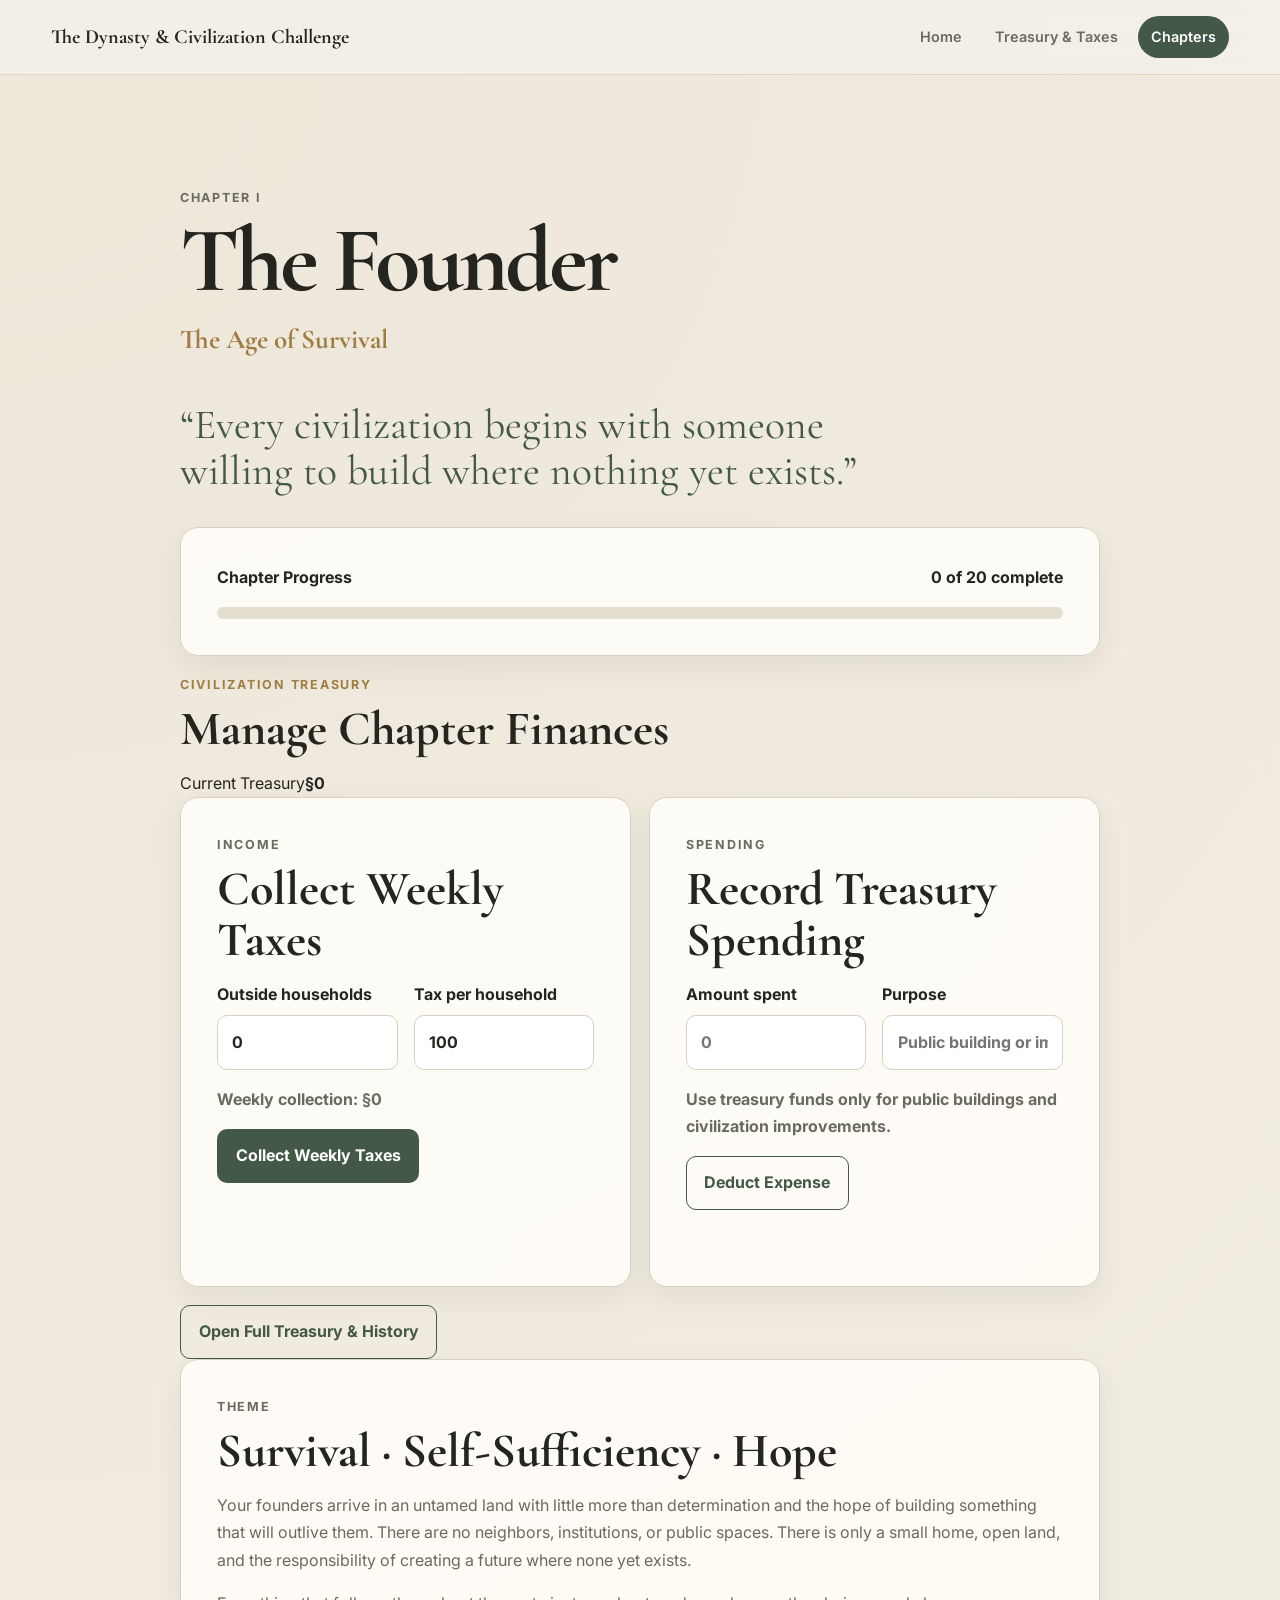
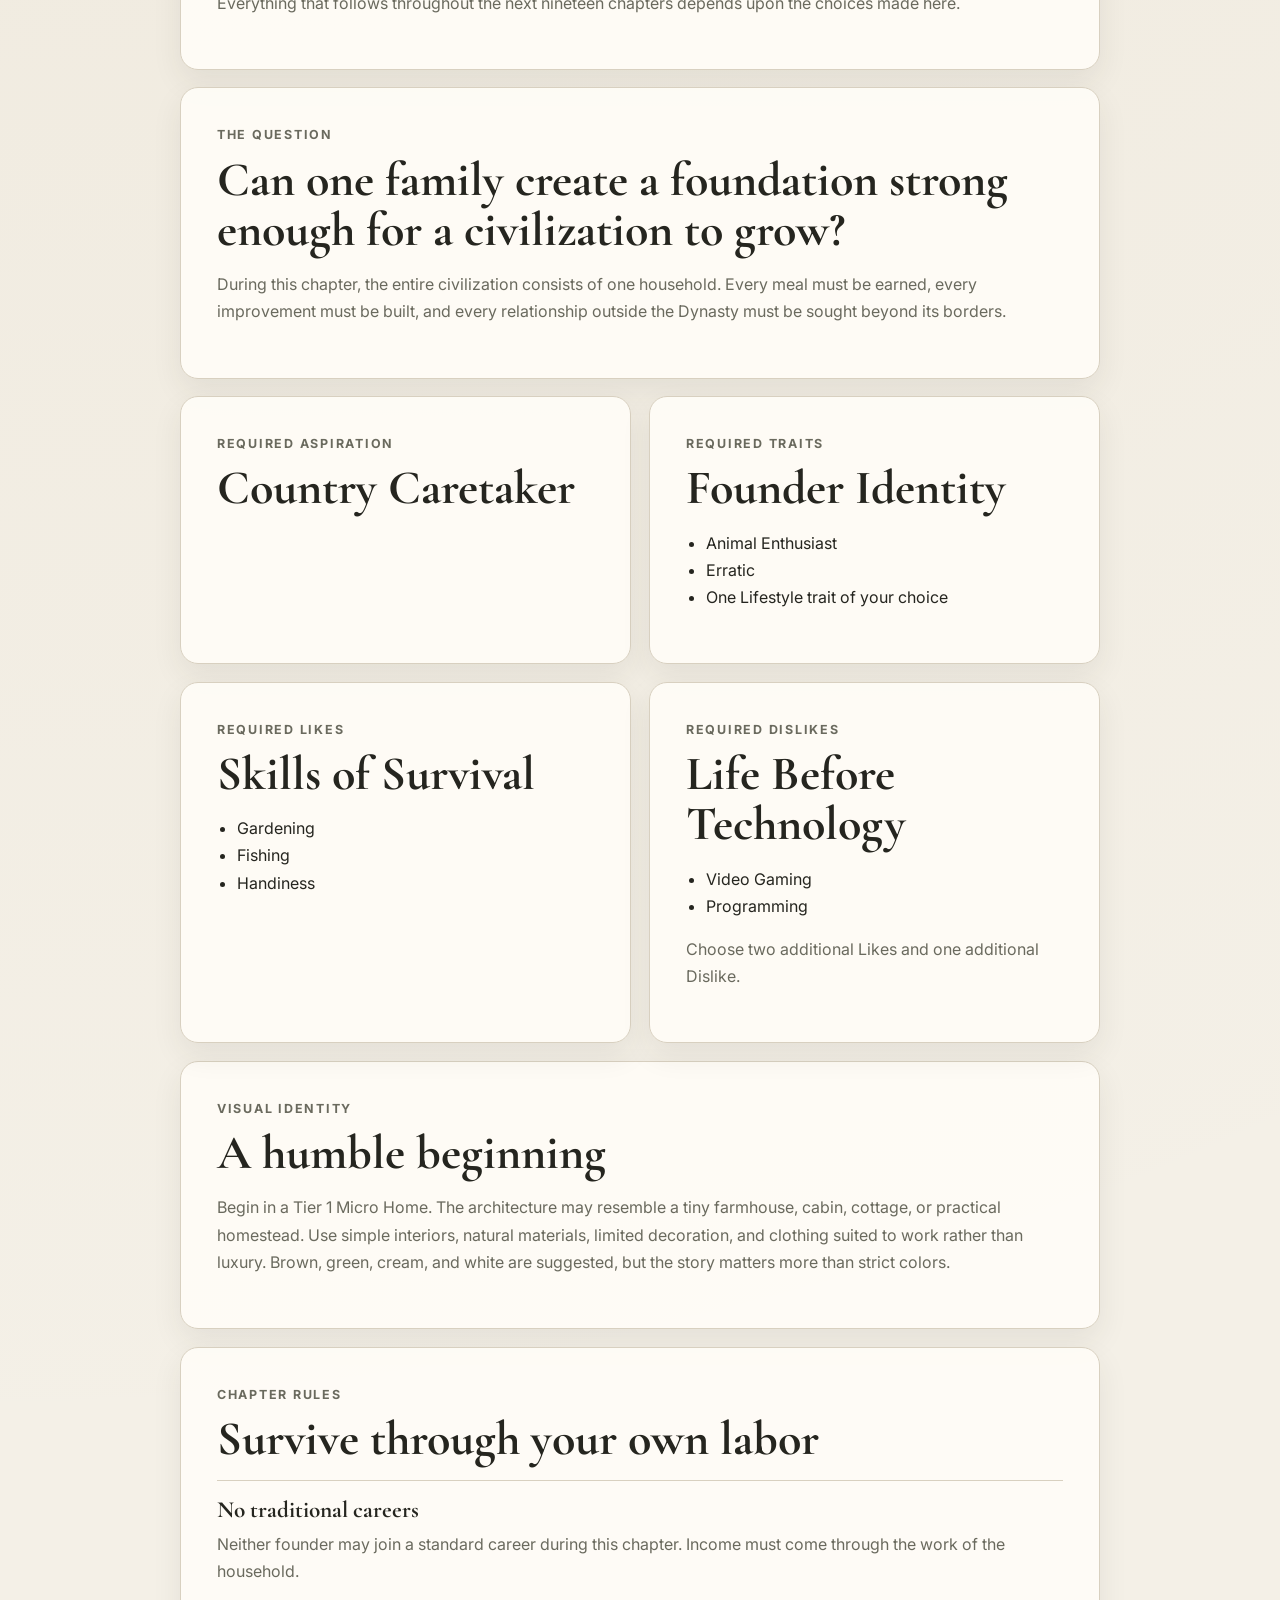
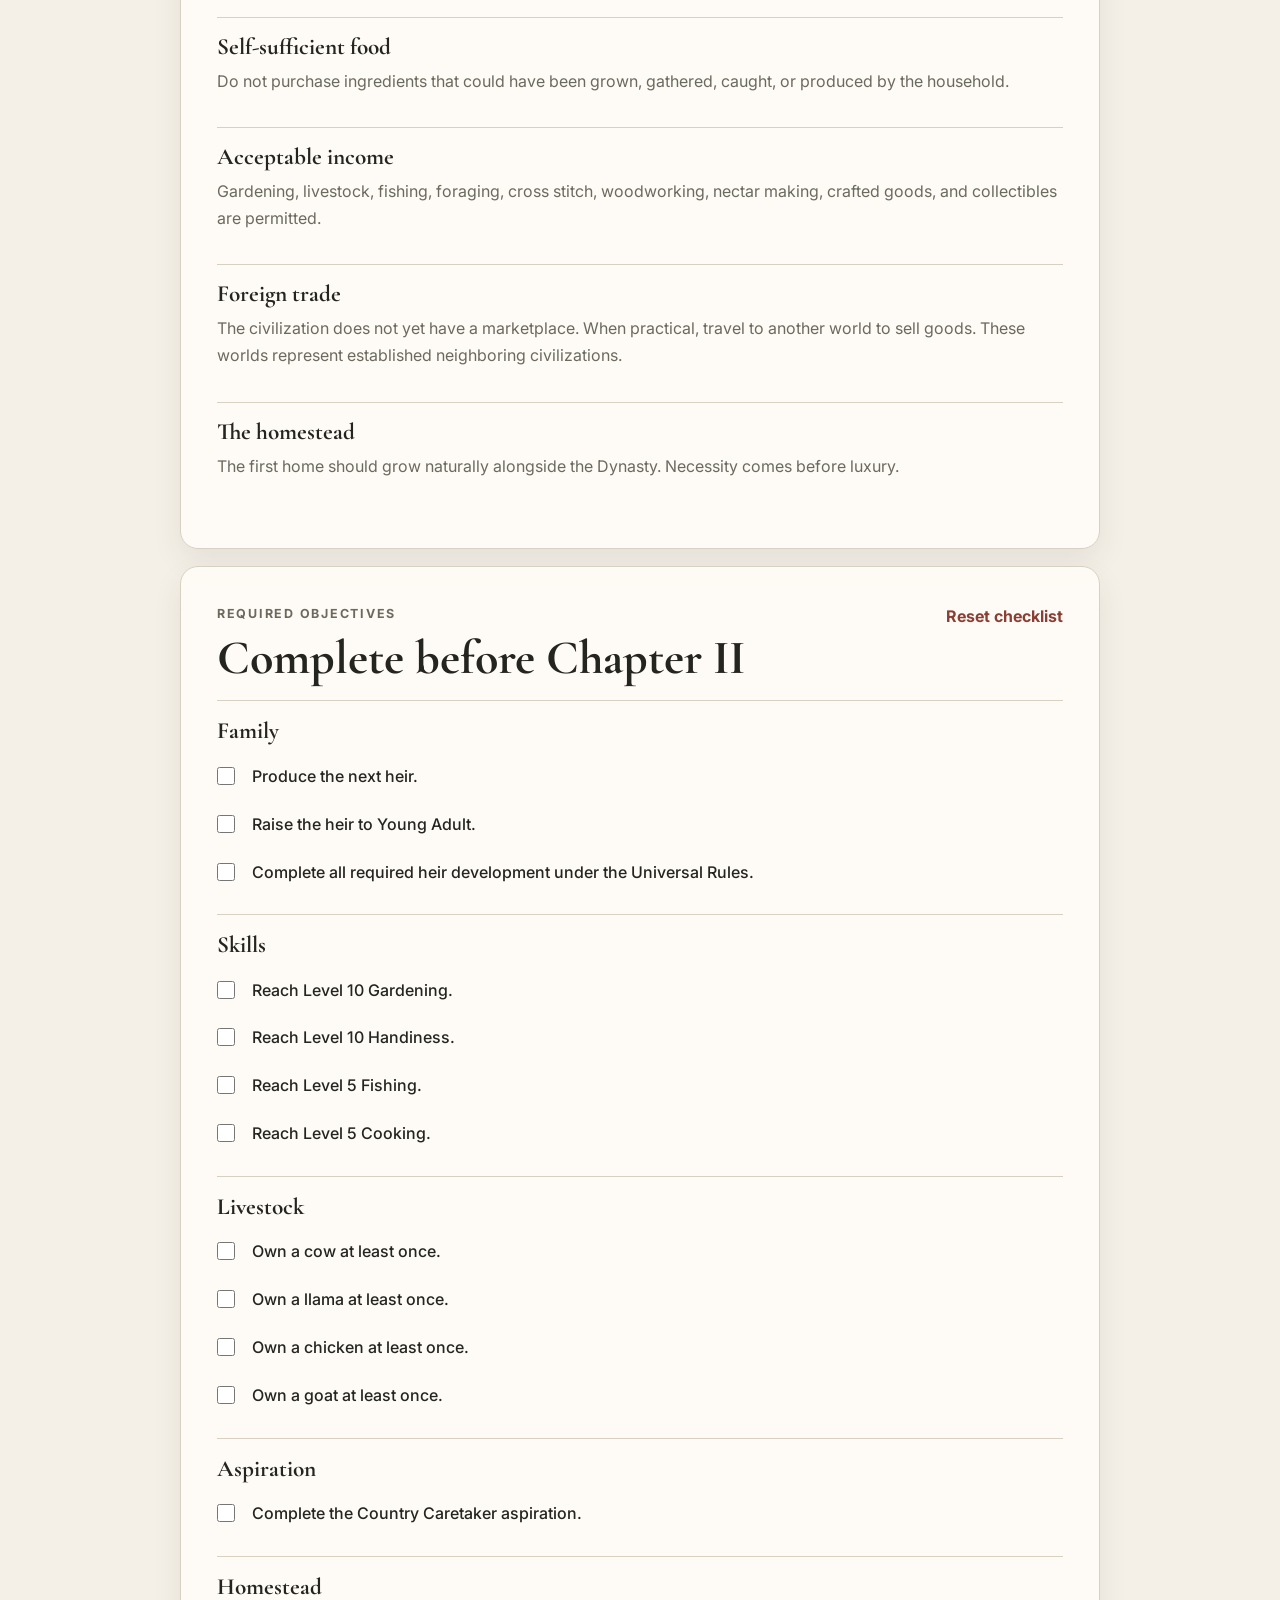
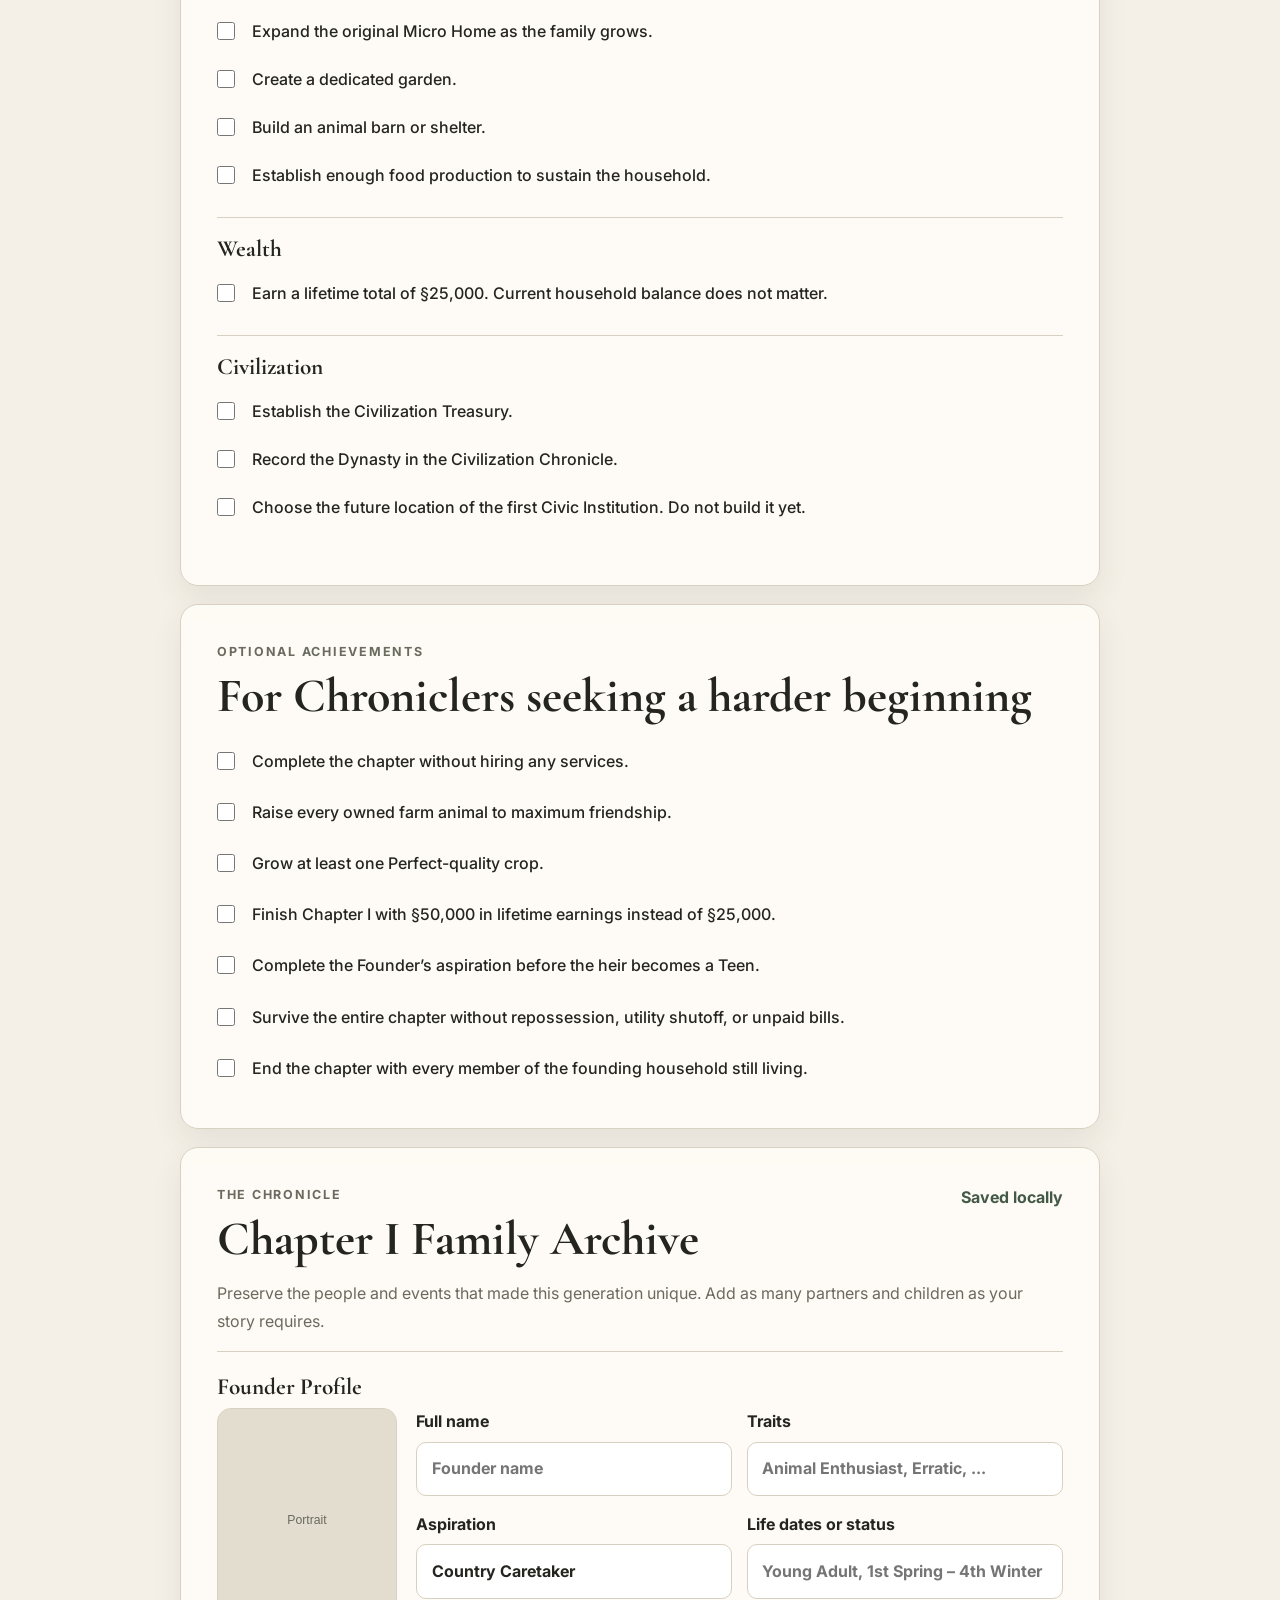
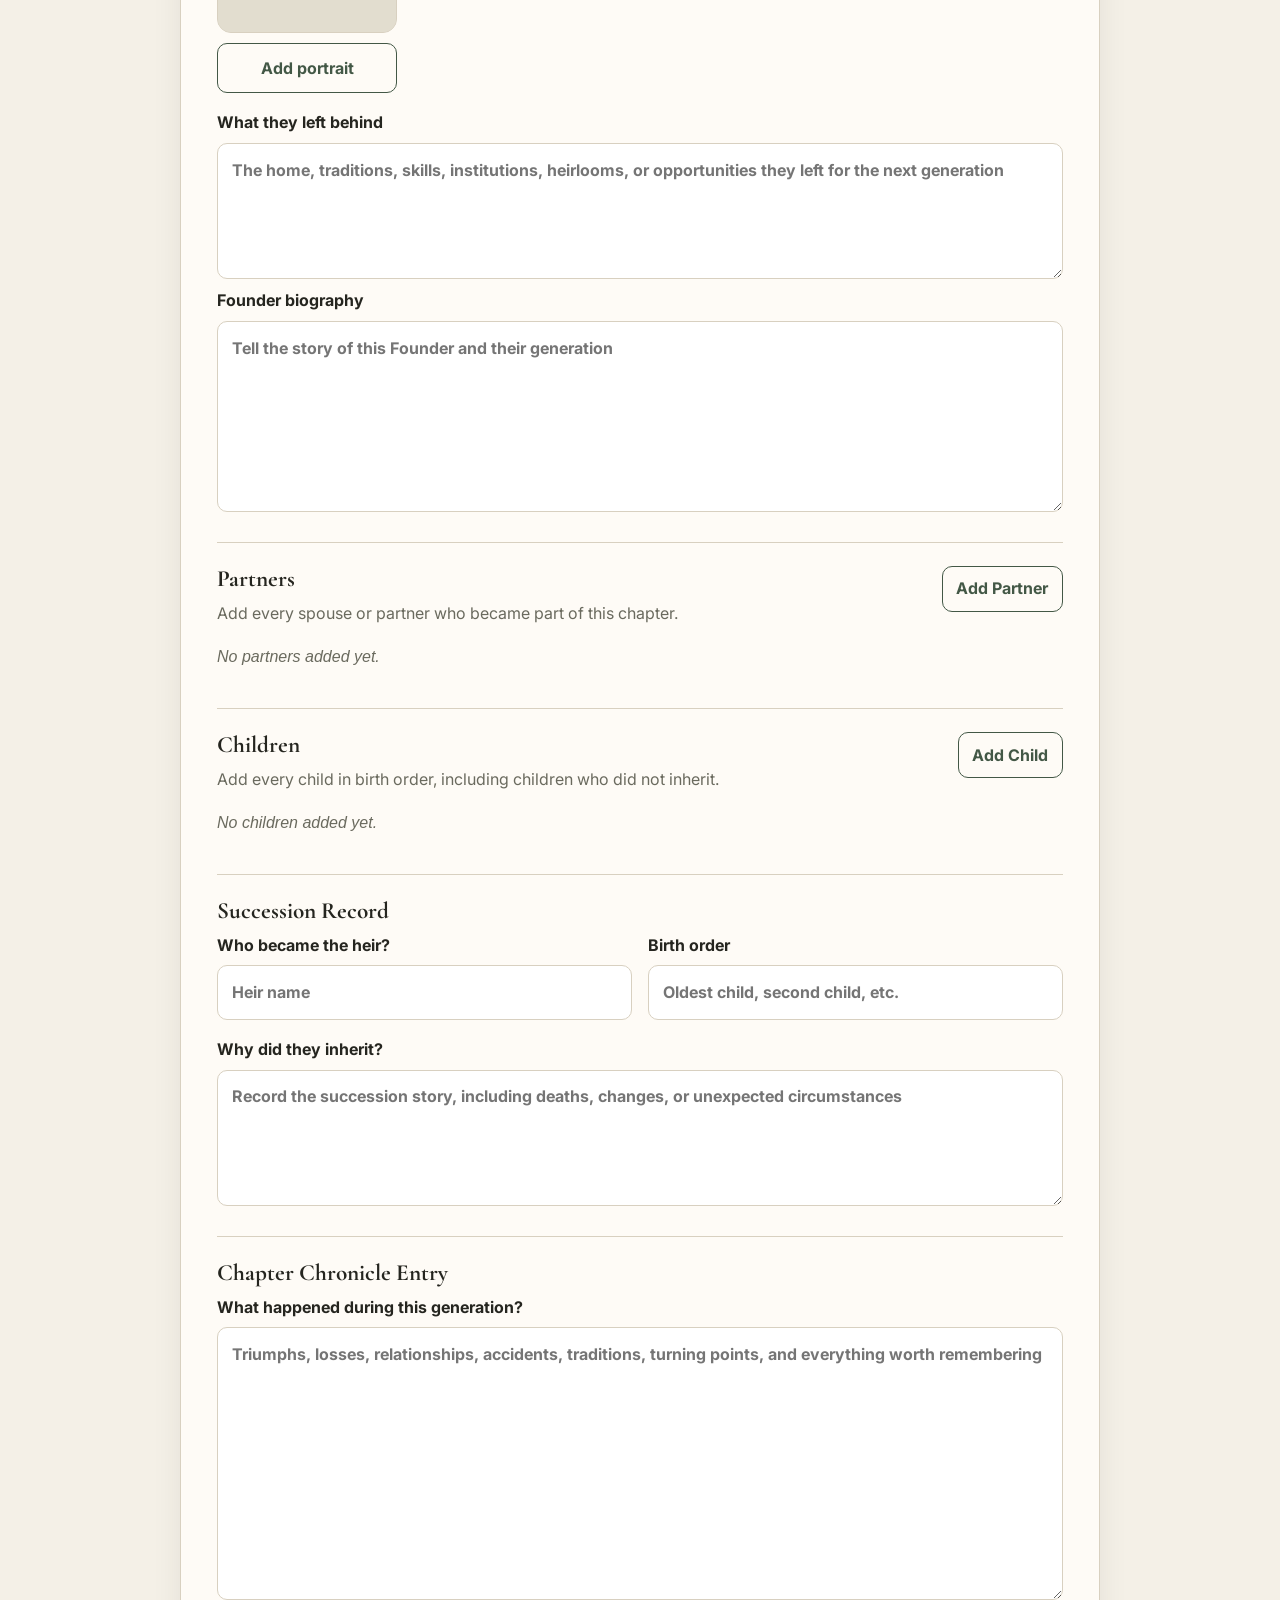
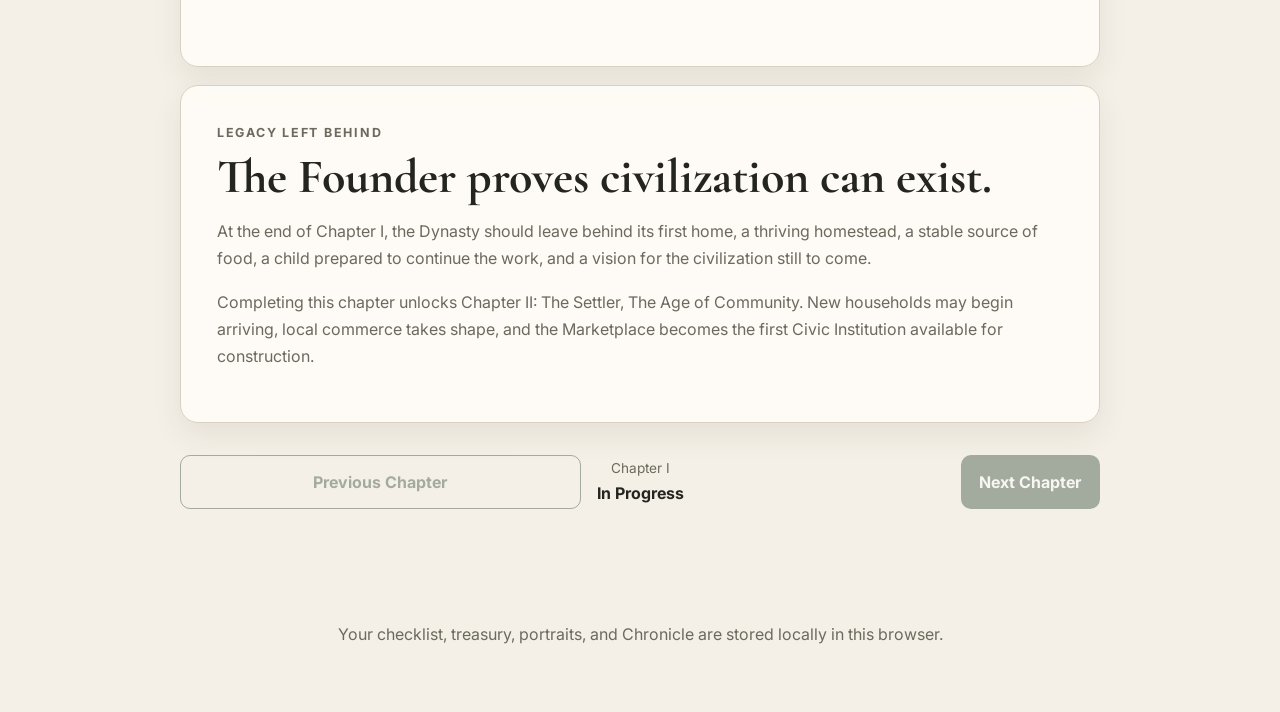
==== commit 6ddac32d: "Add chapter treasury spending controls and chapter theme hook" ====
--- a/chapters.html
+++ b/chapters.html
@@ -7,7 +7,7 @@
   <title>Chapters | The Dynasty & Civilization Challenge</title>
   <link rel="stylesheet" href="styles.css" />
 </head>
-<body>
+<body class="chapter-page chapter-one">
   <header class="site-header">
     <a class="brand" href="index.html">The Dynasty & Civilization Challenge</a>
     <nav aria-label="Main navigation">
@@ -30,15 +30,39 @@
       <div class="progress-track" aria-hidden="true"><div id="progressBar" class="progress-fill"></div></div>
     </section>
 
-    <section class="wide-panel treasury-widget">
-      <div class="section-heading-row"><div><p class="eyebrow">Civilization Treasury</p><h2>Weekly Taxes</h2></div><strong class="widget-balance" id="chapterTreasuryBalance">§0</strong></div>
-      <div class="form-grid treasury-widget-grid">
-        <label>Outside households<input id="chapterHouseholdCount" type="number" min="0" step="1" value="0" /></label>
-        <label>Tax per household<input id="chapterTaxRate" type="number" min="0" step="1" value="100" /></label>
+    <section class="treasury-companion">
+      <div class="treasury-companion-heading">
+        <div><p class="eyebrow">Civilization Treasury</p><h2>Manage Chapter Finances</h2></div>
+        <div class="treasury-balance-display"><span>Current Treasury</span><strong id="chapterTreasuryBalance">§0</strong></div>
       </div>
-      <p class="calculation" id="chapterTaxPreview">Weekly collection: §0</p>
-      <div class="button-row compact-row"><button class="button primary" id="chapterPayTaxesButton" type="button">Collect Weekly Taxes</button><a class="button secondary" href="taxes.html">Open Full Treasury</a></div>
-      <p class="status-message" id="chapterTaxStatus" aria-live="polite"></p>
+
+      <div class="content-grid treasury-action-grid">
+        <article class="panel treasury-action-card">
+          <p class="eyebrow">Income</p>
+          <h2>Collect Weekly Taxes</h2>
+          <div class="form-grid treasury-widget-grid">
+            <label>Outside households<input id="chapterHouseholdCount" type="number" min="0" step="1" value="0" /></label>
+            <label>Tax per household<input id="chapterTaxRate" type="number" min="0" step="1" value="100" /></label>
+          </div>
+          <p class="calculation" id="chapterTaxPreview">Weekly collection: §0</p>
+          <button class="button primary" id="chapterPayTaxesButton" type="button">Collect Weekly Taxes</button>
+          <p class="status-message" id="chapterTaxStatus" aria-live="polite"></p>
+        </article>
+
+        <article class="panel treasury-action-card">
+          <p class="eyebrow">Spending</p>
+          <h2>Record Treasury Spending</h2>
+          <div class="form-grid treasury-widget-grid">
+            <label>Amount spent<input id="chapterExpenseAmount" type="number" min="0" step="1" placeholder="0" /></label>
+            <label>Purpose<input id="chapterExpenseReason" type="text" placeholder="Public building or improvement" /></label>
+          </div>
+          <p class="calculation">Use treasury funds only for public buildings and civilization improvements.</p>
+          <button class="button secondary" id="chapterDeductButton" type="button">Deduct Expense</button>
+          <p class="status-message" id="chapterExpenseStatus" aria-live="polite"></p>
+        </article>
+      </div>
+
+      <div class="treasury-footer-link"><a class="button secondary" href="taxes.html">Open Full Treasury & History</a></div>
     </section>
 
     <section class="wide-panel"><p class="eyebrow">Theme</p><h2>Survival · Self-Sufficiency · Hope</h2><p>Your founders arrive in an untamed land with little more than determination and the hope of building something that will outlive them. There are no neighbors, institutions, or public spaces. There is only a small home, open land, and the responsibility of creating a future where none yet exists.</p><p>Everything that follows throughout the next nineteen chapters depends upon the choices made here.</p></section>
@@ -93,4 +117,4 @@
   <footer><p>Your checklist, treasury, portraits, and Chronicle are stored locally in this browser.</p></footer>
   <script src="chapters.js"></script>
 </body>
-</html>
+</html>
